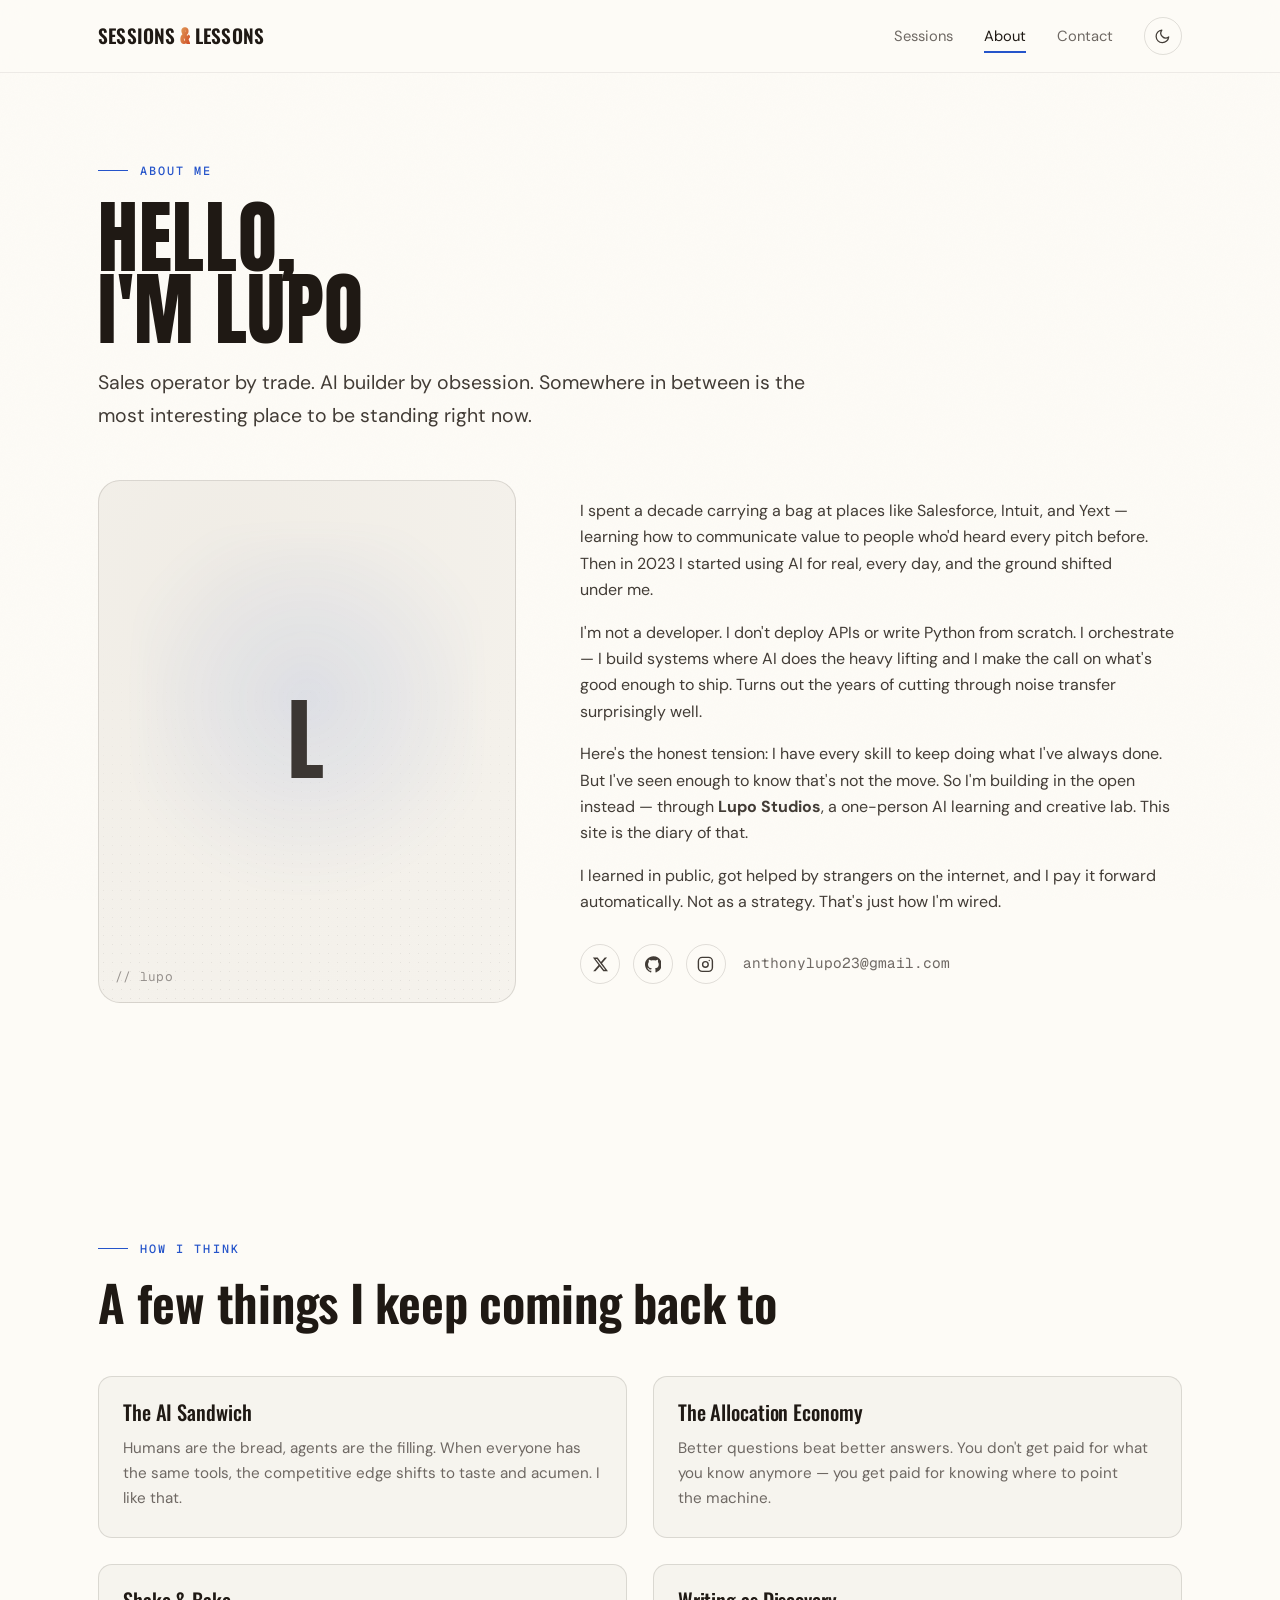
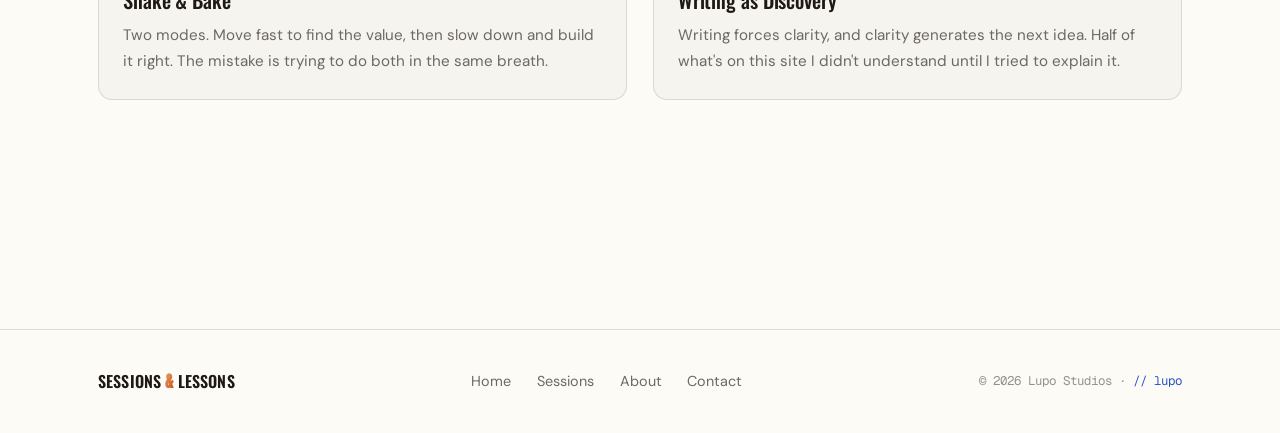
==== about.html @ 260658f1 "Initial commit — Sessions & Lessons" ====
<!DOCTYPE html>
<html lang="en" data-theme="light">
<head>
  <meta charset="UTF-8">
  <meta name="viewport" content="width=device-width, initial-scale=1">
  <title>About — Sessions &amp; Lessons</title>
  <meta name="description" content="Anthony Lupo — a sales and marketing operator building with AI as a creative partner. The bridge between knowing how to sell and knowing what's coming.">
  <meta property="og:type" content="profile">
  <meta property="og:title" content="About — Sessions & Lessons">
  <meta property="og:description" content="Anthony Lupo — a sales operator building with AI as a creative partner, not a replacement.">
  <meta property="og:site_name" content="Sessions & Lessons">
  <meta name="twitter:card" content="summary_large_image">

  <link rel="icon" href="data:image/svg+xml,%3Csvg%20xmlns='http://www.w3.org/2000/svg'%20viewBox='0%200%2032%2032'%3E%3Crect%20width='32'%20height='32'%20rx='7'%20fill='%232563eb'/%3E%3Ctext%20x='16'%20y='23'%20font-family='Arial%20Black,sans-serif'%20font-weight='900'%20font-size='20'%20fill='white'%20text-anchor='middle'%3EL%3C/text%3E%3C/svg%3E">

  <script>
    (function () {
      try {
        var t = localStorage.getItem("sl-theme");
        if (!t) t = "light";
        document.documentElement.setAttribute("data-theme", t);
      } catch (e) {}
    })();
  </script>

  <link rel="preconnect" href="https://fonts.googleapis.com">
  <link rel="preconnect" href="https://fonts.gstatic.com" crossorigin>
  <link href="https://fonts.googleapis.com/css2?family=Anton&family=DM+Sans:opsz,wght@9..40,400;9..40,500;9..40,600;9..40,700&family=Geist+Mono:wght@400;500&family=Oswald:wght@300;400;500;600;700&display=swap" rel="stylesheet">
  <link rel="stylesheet" href="assets/css/styles.css">
</head>
<body>
  <div class="shell">

    <header class="nav">
      <div class="container nav__row">
        <a class="brand" href="index.html">Sessions <span class="amp">&amp;</span> Lessons</a>
        <nav class="nav__links" aria-label="Primary">
          <a class="nav__link" href="sessions.html">Sessions</a>
          <a class="nav__link" href="about.html" aria-current="page">About</a>
          <a class="nav__link" href="contact.html">Contact</a>
          <button class="theme-toggle nav__link--keep" data-theme-toggle type="button" aria-label="Toggle dark mode">
            <svg class="moon" viewBox="0 0 24 24" fill="none" stroke="currentColor" stroke-width="1.8" stroke-linecap="round" stroke-linejoin="round" aria-hidden="true"><path d="M21 12.8A9 9 0 1 1 11.2 3a7 7 0 0 0 9.8 9.8z"/></svg>
            <svg class="sun" viewBox="0 0 24 24" fill="none" stroke="currentColor" stroke-width="1.8" stroke-linecap="round" stroke-linejoin="round" aria-hidden="true"><circle cx="12" cy="12" r="4"/><path d="M12 2v2M12 20v2M4.9 4.9l1.4 1.4M17.7 17.7l1.4 1.4M2 12h2M20 12h2M4.9 19.1l1.4-1.4M17.7 6.3l1.4-1.4"/></svg>
          </button>
        </nav>
      </div>
    </header>

    <main>
      <section class="page-hero container">
        <span class="eyebrow" data-reveal>About me</span>
        <h1 data-reveal>Hello,<br>I'm Lupo</h1>
        <p class="lede" data-reveal>Sales operator by trade. AI builder by obsession. Somewhere in between is the most interesting place to be standing right now.</p>
      </section>

      <section class="container" style="padding-bottom:var(--section)">
        <div class="about-grid">
          <div class="portrait" data-reveal>
            <div class="portrait__glow" aria-hidden="true"></div>
            <div class="portrait__dither" aria-hidden="true"></div>
            <span class="portrait__mono" aria-hidden="true">L</span>
            <span class="watermark portrait__tag" aria-hidden="true">// lupo</span>
          </div>
          <div class="about-copy" data-reveal>
            <p>I spent a decade carrying a bag at places like Salesforce, Intuit, and Yext — learning how to communicate value to people who'd heard every pitch before. Then in 2023 I started using AI for real, every day, and the ground shifted under me.</p>
            <p>I'm not a developer. I don't deploy APIs or write Python from scratch. I orchestrate — I build systems where AI does the heavy lifting and I make the call on what's good enough to ship. Turns out the years of cutting through noise transfer surprisingly well.</p>
            <p>Here's the honest tension: I have every skill to keep doing what I've always done. But I've seen enough to know that's not the move. So I'm building in the open instead — through <strong>Lupo Studios</strong>, a one-person AI learning and creative lab. This site is the diary of that.</p>
            <p>I learned in public, got helped by strangers on the internet, and I pay it forward automatically. Not as a strategy. That's just how I'm wired.</p>

            <div class="socials">
              <a class="social" href="https://x.com/humanlup" target="_blank" rel="noopener" aria-label="Lupo on X (@humanlup)">
                <svg viewBox="0 0 24 24" fill="currentColor" aria-hidden="true"><path d="M18.244 2.25h3.308l-7.227 8.26 8.502 11.24H16.17l-5.214-6.817L4.99 21.75H1.68l7.73-8.835L1.254 2.25H8.08l4.713 6.231zm-1.161 17.52h1.833L7.084 4.126H5.117z"/></svg>
              </a>
              <a class="social" href="https://github.com/localwolfpackai" target="_blank" rel="noopener" aria-label="Lupo on GitHub (localwolfpackai)">
                <svg viewBox="0 0 24 24" fill="currentColor" aria-hidden="true"><path d="M12 .5C5.37.5 0 5.78 0 12.29c0 5.21 3.44 9.63 8.2 11.19.6.11.82-.25.82-.56v-2.02c-3.34.71-4.04-1.58-4.04-1.58-.55-1.37-1.34-1.74-1.34-1.74-1.09-.73.08-.72.08-.72 1.2.08 1.84 1.21 1.84 1.21 1.07 1.8 2.81 1.28 3.5.98.11-.76.42-1.28.76-1.58-2.67-.3-5.47-1.31-5.47-5.81 0-1.28.47-2.33 1.23-3.15-.12-.3-.53-1.51.12-3.15 0 0 1-.32 3.3 1.2.96-.26 1.98-.39 3-.4 1.02 0 2.04.14 3 .4 2.28-1.52 3.29-1.2 3.29-1.2.65 1.64.24 2.85.12 3.15.77.82 1.23 1.87 1.23 3.15 0 4.51-2.81 5.5-5.49 5.79.43.36.81 1.09.81 2.2v3.26c0 .31.21.68.82.56C20.57 21.91 24 17.5 24 12.29 24 5.78 18.63.5 12 .5z"/></svg>
              </a>
              <a class="social" href="https://instagram.com/_lupo" target="_blank" rel="noopener" aria-label="Lupo on Instagram (@_lupo)">
                <svg viewBox="0 0 24 24" fill="none" stroke="currentColor" stroke-width="2" stroke-linecap="round" stroke-linejoin="round" aria-hidden="true"><rect x="2" y="2" width="20" height="20" rx="5.5"/><circle cx="12" cy="12" r="4"/><circle cx="17.5" cy="6.5" r="1" fill="currentColor" stroke="none"/></svg>
              </a>
              <a class="email-link" href="mailto:anthonylupo23@gmail.com">anthonylupo23@gmail.com</a>
            </div>
          </div>
        </div>
      </section>

      <!-- Beliefs / frameworks -->
      <section class="section--tight container">
        <div class="sec-head" data-reveal>
          <div>
            <span class="eyebrow">How I think</span>
            <h2 class="sec-head__title">A few things I keep coming back to</h2>
          </div>
        </div>
        <div class="grid-sessions">
          <article class="card" data-reveal>
            <div class="card__body" style="padding-top:1.5rem">
              <h3>The AI Sandwich</h3>
              <p class="card__excerpt">Humans are the bread, agents are the filling. When everyone has the same tools, the competitive edge shifts to taste and acumen. I like that.</p>
            </div>
          </article>
          <article class="card" data-reveal>
            <div class="card__body" style="padding-top:1.5rem">
              <h3>The Allocation Economy</h3>
              <p class="card__excerpt">Better questions beat better answers. You don't get paid for what you know anymore — you get paid for knowing where to point the machine.</p>
            </div>
          </article>
          <article class="card" data-reveal>
            <div class="card__body" style="padding-top:1.5rem">
              <h3>Shake &amp; Bake</h3>
              <p class="card__excerpt">Two modes. Move fast to find the value, then slow down and build it right. The mistake is trying to do both in the same breath.</p>
            </div>
          </article>
          <article class="card" data-reveal>
            <div class="card__body" style="padding-top:1.5rem">
              <h3>Writing as Discovery</h3>
              <p class="card__excerpt">Writing forces clarity, and clarity generates the next idea. Half of what's on this site I didn't understand until I tried to explain it.</p>
            </div>
          </article>
        </div>
      </section>
    </main>

    <footer class="footer">
      <div class="container footer__row">
        <a class="brand" href="index.html" style="font-size:1rem">Sessions <span class="amp">&amp;</span> Lessons</a>
        <nav class="footer__links" aria-label="Footer">
          <a href="index.html">Home</a>
          <a href="sessions.html">Sessions</a>
          <a href="about.html">About</a>
          <a href="contact.html">Contact</a>
        </nav>
        <span class="footer__legal">© <span data-year></span> Lupo Studios · <span style="color:var(--accent)">// lupo</span></span>
      </div>
    </footer>

  </div>
  <script src="assets/js/app.js"></script>
</body>
</html>
---- assets/css/styles.css ----
/* ============================================================
   Sessions & Lessons — Lupo Studios
   Editorial / literary-builder system. Light mode first.
   Color: oklch only (nearest hex in comments for reference).
   ============================================================ */

/* ---------- Design tokens ---------- */
:root {
  color-scheme: light;

  /* Surfaces — warm paper, not flat white */
  --paper:    oklch(0.987 0.006 85);   /* ~#fdfcf8 */
  --paper-2:  oklch(0.967 0.008 85);   /* ~#f4f1ea  card surface */
  --paper-3:  oklch(0.945 0.010 84);   /* ~#ece7dc  alt surface */
  --paper-hi: oklch(1.000 0.000 0);    /* pure highlight, sparingly */

  /* Ink — warm near-black, stepped emphasis */
  --ink:    oklch(0.22 0.014 64);      /* ~#2b2620 headings */
  --ink-2:  oklch(0.36 0.013 64);      /* ~#4c463d body */
  --ink-3:  oklch(0.52 0.011 64);      /* ~#736c61 secondary */
  --ink-4:  oklch(0.66 0.009 64);      /* ~#9b9389 muted/meta */
  --ink-5:  oklch(0.78 0.007 64);      /* ~#c2bbb1 subtle */

  /* Lines */
  --line:    oklch(0.22 0.014 64 / 0.13);
  --line-2:  oklch(0.22 0.014 64 / 0.07);

  /* Accents */
  --accent:    oklch(0.49 0.19 264);   /* ~#2563eb Lupo blue */
  --accent-2:  oklch(0.44 0.20 264);   /* ~#1d4ed8 hover */
  --accent-wash: oklch(0.49 0.19 264 / 0.10);
  --amber:  oklch(0.78 0.11 72);       /* ~#e5ae63 */
  --rust:   oklch(0.55 0.19 33);       /* ~#c13820 */
  --mint:   oklch(0.86 0.09 162);      /* clean mint, accent only */

  --on-accent: oklch(0.98 0.006 85);

  /* Warm featured gradient */
  --warm: linear-gradient(115deg, var(--amber), var(--rust));

  /* Type — condensed magazine masthead */
  --masthead: "Anton", "Oswald", Impact, sans-serif;   /* hero + big numerals */
  --display:  "Oswald", "Arial Narrow", sans-serif;     /* headings, titles */
  --sans:     "DM Sans", ui-sans-serif, system-ui, sans-serif;
  --mono:     "Geist Mono", ui-monospace, "SF Mono", Menlo, monospace;

  /* Rhythm */
  --container: 1180px;
  --gutter: clamp(1.25rem, 4vw, 3rem);
  --section: clamp(4.5rem, 11vw, 9rem);
  --radius: 14px;
  --radius-lg: 22px;

  /* Motion */
  --ease-out: cubic-bezier(0.16, 1, 0.3, 1);
  --ease-spring: cubic-bezier(0.34, 1.56, 0.64, 1);
}

[data-theme="dark"] {
  color-scheme: dark;

  /* Warm-olive dark — alive, not the generic #0a0a0a */
  --paper:    oklch(0.175 0.008 120);  /* ~#14180f */
  --paper-2:  oklch(0.215 0.009 120);  /* ~#1d2117 */
  --paper-3:  oklch(0.255 0.010 120);  /* ~#262a1f */
  --paper-hi: oklch(0.30 0.011 120);

  --ink:    oklch(0.93 0.010 92);      /* warm off-white, never pure */
  --ink-2:  oklch(0.80 0.010 92);
  --ink-3:  oklch(0.66 0.009 92);
  --ink-4:  oklch(0.54 0.008 92);
  --ink-5:  oklch(0.42 0.008 92);

  --line:    oklch(0.93 0.010 92 / 0.14);
  --line-2:  oklch(0.93 0.010 92 / 0.07);

  --accent:    oklch(0.70 0.16 258);   /* lifted blue for dark bg */
  --accent-2:  oklch(0.78 0.14 258);
  --accent-wash: oklch(0.70 0.16 258 / 0.14);
  --amber:  oklch(0.82 0.12 74);
  --rust:   oklch(0.62 0.18 34);
  --mint:   oklch(0.84 0.11 162);

  --on-accent: oklch(0.16 0.01 120);
}

/* ---------- Reset / base ---------- */
*, *::before, *::after { box-sizing: border-box; }
* { margin: 0; }

html { -webkit-text-size-adjust: 100%; scroll-behavior: smooth; }

body {
  background: var(--paper);
  color: var(--ink-2);
  font-family: var(--sans);
  font-size: 1rem;
  line-height: 1.65;
  font-optical-sizing: auto;
  -webkit-font-smoothing: antialiased;
  text-rendering: optimizeLegibility;
  overflow-wrap: break-word;
  min-height: 100svh;
  position: relative;
}

/* Paper grain — site-wide is discouraged generally, but a faint
   fixed tooth sells the "diary" surface without dominating. */
body::before {
  content: "";
  position: fixed;
  inset: 0;
  z-index: 0;
  pointer-events: none;
  opacity: 0.5;
  mix-blend-mode: multiply;
  background-image: url("data:image/svg+xml,%3Csvg xmlns='http://www.w3.org/2000/svg' width='160' height='160'%3E%3Cfilter id='n'%3E%3CfeTurbulence type='fractalNoise' baseFrequency='0.9' numOctaves='2' stitchTiles='stitch'/%3E%3C/filter%3E%3Crect width='100%25' height='100%25' filter='url(%23n)' opacity='0.04'/%3E%3C/svg%3E");
}
[data-theme="dark"] body::before { mix-blend-mode: screen; opacity: 0.35; }

img { max-width: 100%; display: block; }
a { color: inherit; text-decoration: none; }
button { font: inherit; color: inherit; cursor: pointer; background: none; border: none; }

::selection { background: var(--accent); color: var(--on-accent); }

:focus-visible {
  outline: 2px solid var(--accent);
  outline-offset: 3px;
  border-radius: 4px;
}

/* ---------- Layout primitives ---------- */
.shell { position: relative; z-index: 1; }

.container {
  width: 100%;
  max-width: var(--container);
  margin-inline: auto;
  padding-inline: var(--gutter);
}

.section { padding-block: var(--section); }
.section--tight { padding-block: clamp(3rem, 7vw, 5.5rem); }

/* ---------- Typography ---------- */
h1, h2, h3, h4 {
  font-family: var(--display);
  color: var(--ink);
  line-height: 1.06;
  font-weight: 600;
  letter-spacing: -0.005em;
  text-wrap: balance;
  overflow-wrap: break-word;
}
h2 { font-size: clamp(2.1rem, 4.6vw, 3.1rem); line-height: 1.08; }
h3 { font-size: clamp(1.4rem, 2.3vw, 1.7rem); line-height: 1.16; font-weight: 500; }

p { text-wrap: pretty; }
.lede {
  font-size: clamp(1.06rem, 1.6vw, 1.22rem);
  color: var(--ink-2);
  max-width: 56ch;
}
.measure { max-width: 64ch; }

em, .italic { font-style: italic; }

/* Eyebrow label — the reusable "── LABEL" system */
.eyebrow {
  display: inline-flex;
  align-items: center;
  gap: 0.7rem;
  font-family: var(--mono);
  font-size: 0.74rem;
  font-weight: 500;
  letter-spacing: 0.18em;
  text-transform: uppercase;
  color: var(--accent);
}
.eyebrow::before {
  content: "";
  width: 1.9rem;
  height: 1px;
  background: currentColor;
  transform-origin: left;
  transition: width 0.5s var(--ease-out);
}
[data-reveal].is-in .eyebrow::before { animation: dash 0.7s var(--ease-out) both; }
@keyframes dash { from { width: 0; } to { width: 1.9rem; } }

/* Mono watermark */
.watermark {
  font-family: var(--mono);
  font-size: 0.8rem;
  color: var(--ink-4);
  letter-spacing: 0.02em;
}

/* ---------- Navigation ---------- */
.nav {
  position: sticky;
  top: 0;
  z-index: 50;
  backdrop-filter: blur(14px) saturate(1.4);
  background: color-mix(in oklab, var(--paper) 78%, transparent);
  border-bottom: 1px solid var(--line-2);
}
.nav__row {
  display: flex;
  align-items: center;
  justify-content: space-between;
  height: 4.5rem;
}
.brand {
  display: inline-flex;
  align-items: baseline;
  gap: 0.45ch;
  font-family: var(--display);
  font-size: 1.2rem;
  font-weight: 600;
  text-transform: uppercase;
  letter-spacing: 0.01em;
  color: var(--ink);
}
.brand .amp {
  font-family: var(--masthead);
  background: var(--warm);
  -webkit-background-clip: text;
  background-clip: text;
  color: transparent;
}
.nav__links { display: flex; align-items: center; gap: clamp(1rem, 2.4vw, 2rem); }
.nav__link {
  font-size: 0.92rem;
  color: var(--ink-3);
  position: relative;
  padding-block: 0.4rem;
  transition: color 0.25s var(--ease-out);
}
.nav__link::after {
  content: "";
  position: absolute;
  left: 0; bottom: 0.1rem;
  width: 100%; height: 1.5px;
  background: var(--accent);
  transform: scaleX(0);
  transform-origin: right;
  transition: transform 0.32s var(--ease-out);
}
.nav__link:hover { color: var(--ink); }
.nav__link:hover::after,
.nav__link[aria-current="page"]::after { transform: scaleX(1); transform-origin: left; }
.nav__link[aria-current="page"] { color: var(--ink); }

.theme-toggle {
  display: inline-grid;
  place-items: center;
  width: 2.4rem; height: 2.4rem;
  border-radius: 50%;
  border: 1px solid var(--line);
  color: var(--ink-2);
  transition: transform 0.4s var(--ease-spring), background 0.25s, color 0.25s;
}
.theme-toggle:hover { background: var(--paper-2); color: var(--ink); transform: rotate(18deg); }
.theme-toggle svg { width: 1.05rem; height: 1.05rem; }
.theme-toggle .sun { display: none; }
[data-theme="dark"] .theme-toggle .sun { display: block; }
[data-theme="dark"] .theme-toggle .moon { display: none; }

/* ---------- Buttons ---------- */
.btn {
  display: inline-flex;
  align-items: center;
  gap: 0.55rem;
  font-weight: 500;
  font-size: 0.95rem;
  padding: 0.78rem 1.3rem;
  border-radius: 999px;
  transition: transform 0.3s var(--ease-spring), background 0.25s, box-shadow 0.3s, color 0.25s;
}
.btn svg { width: 1rem; height: 1rem; transition: transform 0.3s var(--ease-out); }
.btn--primary {
  background: var(--accent);
  color: var(--on-accent);
  box-shadow: 0 1px 0 oklch(0 0 0 / 0.05), 0 10px 24px -14px var(--accent);
}
.btn--primary:hover { background: var(--accent-2); transform: translateY(-2px); }
.btn--primary:hover svg { transform: translateY(2px); }
.btn--ghost {
  border: 1px solid var(--line);
  color: var(--ink);
}
.btn--ghost:hover { background: var(--paper-2); transform: translateY(-2px); }

/* Arrow text link */
.arrow-link {
  display: inline-flex;
  align-items: center;
  gap: 0.4rem;
  font-weight: 500;
  color: var(--accent);
  width: fit-content;
}
.arrow-link span {
  background-image: linear-gradient(var(--accent), var(--accent));
  background-size: 0% 1.5px;
  background-position: 0 100%;
  background-repeat: no-repeat;
  padding-bottom: 2px;
  transition: background-size 0.35s var(--ease-out);
}
.arrow-link svg { width: 0.95rem; height: 0.95rem; transition: transform 0.3s var(--ease-out); }
.arrow-link:hover span { background-size: 100% 1.5px; }
.arrow-link:hover svg { transform: translateX(4px); }

/* ---------- Badges / pills ---------- */
.badge {
  display: inline-flex;
  align-items: center;
  font-family: var(--mono);
  font-size: 0.68rem;
  font-weight: 500;
  letter-spacing: 0.12em;
  text-transform: uppercase;
  padding: 0.28rem 0.6rem;
  border-radius: 6px;
  background: var(--accent-wash);
  color: var(--accent);
}
.badge--amber { background: oklch(0.78 0.11 72 / 0.18); color: var(--rust); }
.badge--mint  { background: oklch(0.86 0.09 162 / 0.22); color: oklch(0.45 0.12 162); }
[data-theme="dark"] .badge--mint { color: var(--mint); }

.meta {
  display: inline-flex;
  align-items: center;
  gap: 0.6rem;
  font-size: 0.82rem;
  color: var(--ink-4);
  font-family: var(--mono);
  letter-spacing: 0.01em;
}
.meta .dot { width: 3px; height: 3px; border-radius: 50%; background: currentColor; }

/* ---------- Hero ---------- */
.hero { padding-block: clamp(3rem, 8vw, 6rem) var(--section); position: relative; }
.hero__grid {
  display: grid;
  grid-template-columns: 1.05fr 0.95fr;
  gap: clamp(2rem, 5vw, 4.5rem);
  align-items: center;
}
.hero__eyebrow { margin-bottom: 1.6rem; }
.wordmark {
  font-family: var(--masthead);
  font-weight: 400;
  font-size: clamp(3.6rem, 11vw, 7.4rem);
  line-height: 0.86;
  letter-spacing: 0.005em;
  text-transform: uppercase;
  color: var(--ink);
}
.wordmark .row { display: block; }
.wordmark .amp {
  font-size: 1.1em;
  background: var(--warm);
  -webkit-background-clip: text;
  background-clip: text;
  color: transparent;
  padding-inline: 0.04em;
  display: inline-block;
  animation: floaty 7s var(--ease-out) infinite;
}
@keyframes floaty { 0%,100% { transform: translateY(0); } 50% { transform: translateY(-5px); } }
.hero__sub {
  margin-top: 1.8rem;
  font-size: clamp(1.05rem, 1.7vw, 1.25rem);
  color: var(--ink-2);
  max-width: 46ch;
}
.hero__sub em { color: var(--accent); font-style: italic; }
.hero__cta { display: flex; flex-wrap: wrap; gap: 0.9rem; margin-top: 2.2rem; }

/* Hero visual — faux Claude Code terminal */
.hero__visual { position: relative; }
.hero__glow {
  position: absolute;
  inset: -12% -6% -6% -6%;
  z-index: -1;
  background: radial-gradient(60% 55% at 70% 30%, var(--accent-wash), transparent 70%),
              radial-gradient(50% 50% at 20% 80%, oklch(0.78 0.11 72 / 0.16), transparent 70%);
  filter: blur(8px);
}
.terminal {
  background: oklch(0.20 0.012 120);   /* deep slate, theme-stable */
  border: 1px solid oklch(1 0 0 / 0.08);
  border-radius: var(--radius-lg);
  overflow: hidden;
  box-shadow: 0 30px 60px -30px oklch(0.2 0.04 264 / 0.5), 0 2px 0 oklch(1 0 0 / 0.05) inset;
  font-family: var(--mono);
  font-size: 0.83rem;
  line-height: 1.7;
  transition: transform 0.5s var(--ease-out);
}
.terminal:hover { transform: translateY(-4px); }
.terminal__bar {
  display: flex;
  align-items: center;
  gap: 0.5rem;
  padding: 0.8rem 1rem;
  background: oklch(0.24 0.012 120);
  border-bottom: 1px solid oklch(1 0 0 / 0.06);
}
.terminal__dot { width: 11px; height: 11px; border-radius: 50%; }
.terminal__dot:nth-child(1) { background: oklch(0.66 0.19 28); }
.terminal__dot:nth-child(2) { background: oklch(0.82 0.13 85); }
.terminal__dot:nth-child(3) { background: oklch(0.78 0.15 150); }
.terminal__title { margin-left: 0.6rem; color: oklch(0.62 0.01 120); font-size: 0.74rem; letter-spacing: 0.04em; }
.terminal__body { padding: 1.1rem 1.3rem 1.4rem; color: oklch(0.82 0.01 120); }
.terminal__line { white-space: pre-wrap; }
.t-prompt { color: oklch(0.78 0.15 150); }
.t-cmd    { color: oklch(0.92 0.01 120); }
.t-flag   { color: oklch(0.80 0.12 85); }
.t-claude { color: oklch(0.74 0.13 258); }
.t-dim    { color: oklch(0.55 0.01 120); }
.t-ok     { color: oklch(0.80 0.14 150); }
.cursor {
  display: inline-block;
  width: 0.55ch; height: 1.05em;
  background: oklch(0.78 0.15 150);
  translate: 0 0.18em;
  animation: blink 1.1s steps(2) infinite;
}
@keyframes blink { 50% { opacity: 0; } }

/* ---------- Section header ---------- */
.sec-head {
  display: flex;
  align-items: flex-end;
  justify-content: space-between;
  gap: 1.5rem;
  flex-wrap: wrap;
  margin-bottom: clamp(2rem, 4vw, 3rem);
}
.sec-head__title { margin-top: 1rem; }

/* ---------- Featured card ---------- */
.featured {
  display: grid;
  grid-template-columns: 0.85fr 1.15fr;
  background: var(--paper-2);
  border: 1px solid var(--line);
  border-radius: var(--radius-lg);
  overflow: hidden;
  transition: border-color 0.35s, transform 0.4s var(--ease-out), box-shadow 0.4s;
}
.featured:hover {
  border-color: color-mix(in oklab, var(--accent) 45%, var(--line));
  transform: translateY(-3px);
  box-shadow: 0 28px 50px -34px oklch(0.2 0.04 264 / 0.45);
}
.featured__art {
  position: relative;
  background: var(--warm);
  min-height: 280px;
  display: grid;
  place-items: center;
  overflow: hidden;
}
.featured__art::after {
  content: "";
  position: absolute; inset: 0;
  background-image: url("data:image/svg+xml,%3Csvg xmlns='http://www.w3.org/2000/svg' width='100' height='100'%3E%3Cfilter id='n'%3E%3CfeTurbulence type='fractalNoise' baseFrequency='0.85' numOctaves='2'/%3E%3C/filter%3E%3Crect width='100%25' height='100%25' filter='url(%23n)' opacity='0.12'/%3E%3C/svg%3E");
  mix-blend-mode: overlay;
}
.featured__num {
  font-family: var(--masthead);
  font-weight: 400;
  font-size: clamp(4.5rem, 13vw, 8rem);
  color: oklch(1 0 0 / 0.92);
  line-height: 1;
  letter-spacing: 0.01em;
}
.featured__body { padding: clamp(1.6rem, 3vw, 2.6rem); display: flex; flex-direction: column; gap: 1rem; }
.featured__meta { display: flex; align-items: center; gap: 0.8rem; flex-wrap: wrap; }
.featured__body h3 { font-size: clamp(1.5rem, 2.6vw, 2rem); }
.featured__excerpt { color: var(--ink-2); max-width: 52ch; }

/* ---------- Session grid ---------- */
.grid-sessions {
  display: grid;
  grid-template-columns: repeat(2, 1fr);
  gap: clamp(1rem, 2.5vw, 1.6rem);
}
.card {
  display: flex;
  flex-direction: column;
  background: var(--paper-2);
  border: 1px solid var(--line);
  border-radius: var(--radius);
  overflow: hidden;
  transition: border-color 0.35s, transform 0.4s var(--ease-out), box-shadow 0.4s;
}
.card:hover {
  border-color: color-mix(in oklab, var(--accent) 40%, var(--line));
  transform: translateY(-4px);
  box-shadow: 0 24px 44px -32px oklch(0.2 0.04 264 / 0.4);
}
.card__top {
  position: relative;
  padding: 1.4rem 1.5rem 0;
  min-height: 116px;
  display: flex;
  align-items: flex-start;
  justify-content: space-between;
}
.card__num {
  font-family: var(--masthead);
  font-weight: 400;
  font-size: 3.8rem;
  line-height: 1;
  color: var(--ink);
  opacity: 0.16;
  letter-spacing: 0.01em;
  transition: opacity 0.4s, color 0.4s;
}
.card:hover .card__num { opacity: 0.5; color: var(--accent); }
.card__body { padding: 1.1rem 1.5rem 1.6rem; display: flex; flex-direction: column; gap: 0.7rem; flex: 1; }
.card__meta { display: flex; align-items: center; gap: 0.7rem; }
.card__body h3 { font-size: 1.28rem; }
.card__excerpt { color: var(--ink-3); font-size: 0.95rem; flex: 1; }
.card__foot { margin-top: 0.4rem; }

/* ---------- Filter pills ---------- */
.filters { display: flex; gap: 0.5rem; flex-wrap: wrap; }
.pill {
  font-size: 0.85rem;
  font-weight: 500;
  padding: 0.45rem 0.95rem;
  border-radius: 999px;
  border: 1px solid var(--line);
  color: var(--ink-3);
  transition: all 0.28s var(--ease-out);
}
.pill:hover { color: var(--ink); border-color: var(--ink-4); }
.pill[aria-pressed="true"] {
  background: var(--ink);
  color: var(--paper);
  border-color: var(--ink);
}

/* ---------- About ---------- */
.about-grid {
  display: grid;
  grid-template-columns: 0.82fr 1.18fr;
  gap: clamp(2rem, 5vw, 4rem);
  align-items: center;
}
.portrait {
  position: relative;
  border-radius: var(--radius-lg);
  aspect-ratio: 4 / 5;
  background:
    radial-gradient(120% 120% at 30% 20%, var(--paper-3), var(--paper-2));
  border: 1px solid var(--line);
  display: grid;
  place-items: center;
  overflow: hidden;
}
.portrait__glow {
  position: absolute;
  inset: 10%;
  background: radial-gradient(circle at 50% 40%, var(--accent-wash), transparent 65%);
  filter: blur(10px);
}
.portrait__mono { font-family: var(--masthead); text-transform: uppercase; font-size: clamp(3.4rem, 8vw, 5.6rem); letter-spacing: 0.02em; color: var(--ink); opacity: 0.85; }
.portrait__dither {
  position: absolute; inset: 0;
  background-image: radial-gradient(var(--ink-4) 0.7px, transparent 0.8px);
  background-size: 9px 9px;
  opacity: 0.18;
  mask-image: linear-gradient(to top, black, transparent 70%);
}
.portrait__tag { position: absolute; left: 1rem; bottom: 0.9rem; }
.about-copy p { color: var(--ink-2); margin-top: 1rem; }
.about-copy p:first-of-type { margin-top: 0; }
.socials { display: flex; align-items: center; gap: 0.8rem; flex-wrap: wrap; margin-top: 1.8rem; }
.social {
  display: inline-grid; place-items: center;
  width: 2.5rem; height: 2.5rem;
  border-radius: 50%;
  border: 1px solid var(--line);
  color: var(--ink-2);
  transition: all 0.3s var(--ease-spring);
}
.social:hover { background: var(--accent); color: var(--on-accent); border-color: var(--accent); transform: translateY(-3px); }
.social svg { width: 1.05rem; height: 1.05rem; }
.about-copy .email-link { margin-left: 0.3rem; font-family: var(--mono); font-size: 0.9rem; color: var(--ink-3); }
.about-copy .email-link:hover { color: var(--accent); }

/* ---------- Page hero (subpages) ---------- */
.page-hero { padding-block: clamp(3rem, 7vw, 5rem) clamp(2rem, 4vw, 3rem); }
.page-hero h1 { font-family: var(--masthead); font-weight: 400; text-transform: uppercase; letter-spacing: 0.008em; line-height: 0.9; font-size: clamp(2.9rem, 7.5vw, 5rem); margin-top: 1.3rem; }
.page-hero .lede { margin-top: 1.4rem; }

/* ---------- Contact ---------- */
.contact-grid { display: grid; grid-template-columns: 1.1fr 0.9fr; gap: clamp(2rem, 6vw, 5rem); align-items: start; }
.contact-quote {
  font-family: var(--display);
  font-weight: 300;
  font-size: clamp(1.35rem, 2.5vw, 1.85rem);
  line-height: 1.4;
  color: var(--ink);
  border-left: 2px solid var(--accent);
  padding-left: 1.4rem;
  max-width: 38ch;
}
.contact-email {
  font-family: var(--masthead);
  text-transform: uppercase;
  letter-spacing: 0.005em;
  font-size: clamp(1.7rem, 3.8vw, 2.7rem);
  color: var(--ink);
  display: inline-flex;
  align-items: center;
  gap: 0.6rem;
  margin-top: 0.4rem;
}
.contact-email:hover { color: var(--accent); }

/* Audience switch — For Humans / For Agents */
.audience { display: inline-flex; padding: 0.3rem; gap: 0.25rem; border: 1px solid var(--line); border-radius: 999px; background: var(--paper-2); }
.audience button { padding: 0.5rem 1.1rem; border-radius: 999px; font-size: 0.88rem; font-weight: 500; color: var(--ink-3); transition: all 0.3s var(--ease-out); }
.audience button[aria-pressed="true"] { background: var(--ink); color: var(--paper); }
.panel { display: none; }
.panel.is-active { display: block; animation: panel-in 0.5s var(--ease-out) both; }
@keyframes panel-in { from { opacity: 0; transform: translateY(10px); } to { opacity: 1; transform: none; } }

.agent-block {
  font-family: var(--mono);
  font-size: 0.84rem;
  line-height: 1.8;
  background: oklch(0.20 0.012 120);
  color: oklch(0.82 0.01 120);
  border: 1px solid oklch(1 0 0 / 0.08);
  border-radius: var(--radius);
  padding: 1.4rem 1.5rem;
  white-space: pre-wrap;
  box-shadow: 0 24px 44px -32px oklch(0.2 0.04 264 / 0.5);
}
.agent-block .key { color: oklch(0.74 0.13 258); }
.agent-block .str { color: oklch(0.80 0.14 150); }
.agent-block .cmt { color: oklch(0.55 0.01 120); }

/* ---------- Footer ---------- */
.footer { border-top: 1px solid var(--line); padding-block: 2.4rem; margin-top: var(--section); }
.footer__row { display: flex; align-items: center; justify-content: space-between; gap: 1.2rem; flex-wrap: wrap; }
.footer__links { display: flex; gap: clamp(0.9rem, 2vw, 1.6rem); flex-wrap: wrap; }
.footer__links a { font-size: 0.9rem; color: var(--ink-3); transition: color 0.25s; }
.footer__links a:hover { color: var(--ink); }
.footer__legal { font-family: var(--mono); font-size: 0.78rem; color: var(--ink-4); }

/* ---------- Reveal animation ---------- */
[data-reveal] { opacity: 0; transform: translateY(22px); }
[data-reveal].is-in {
  opacity: 1; transform: none;
  transition: opacity 0.7s var(--ease-out), transform 0.7s var(--ease-out);
  transition-delay: var(--delay, 0ms);
}

/* ---------- Responsive ---------- */
@media (max-width: 860px) {
  .hero__grid { grid-template-columns: 1fr; }
  .hero__visual { order: -1; max-width: 460px; }
  .featured { grid-template-columns: 1fr; }
  .featured__art { min-height: 180px; }
  .about-grid { grid-template-columns: 1fr; }
  .portrait { max-width: 320px; }
  .contact-grid { grid-template-columns: 1fr; }
}
@media (max-width: 620px) {
  .grid-sessions { grid-template-columns: 1fr; }
  .nav__links { gap: 0.9rem; }
  .nav__link { display: none; }
  .nav__link--keep { display: inline-flex; }
  .footer__row { flex-direction: column; align-items: flex-start; }
}

/* ---------- Reduced motion ---------- */
@media (prefers-reduced-motion: reduce) {
  *, *::before, *::after {
    animation-duration: 0.01ms !important;
    animation-iteration-count: 1 !important;
    transition-duration: 0.01ms !important;
    scroll-behavior: auto !important;
  }
  [data-reveal] { opacity: 1; transform: none; }
  .wordmark .amp, .cursor { animation: none; }
}
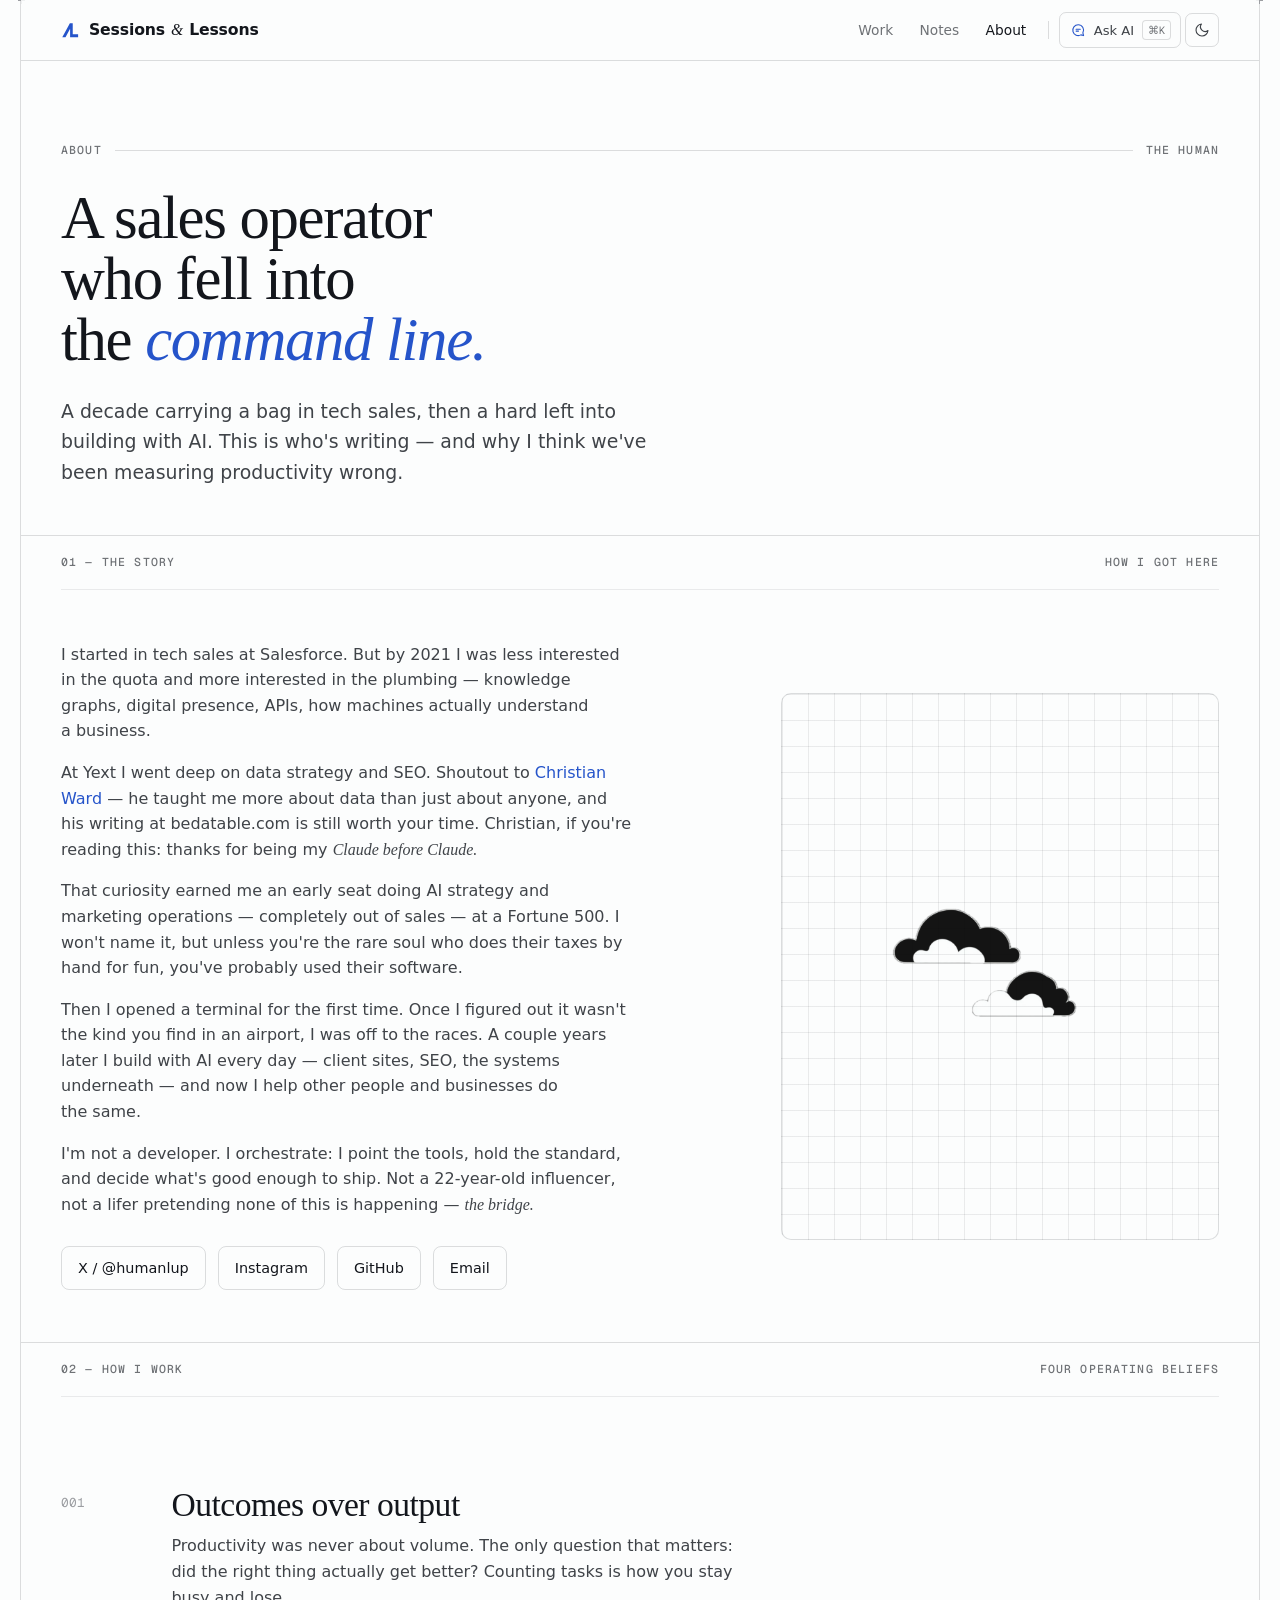
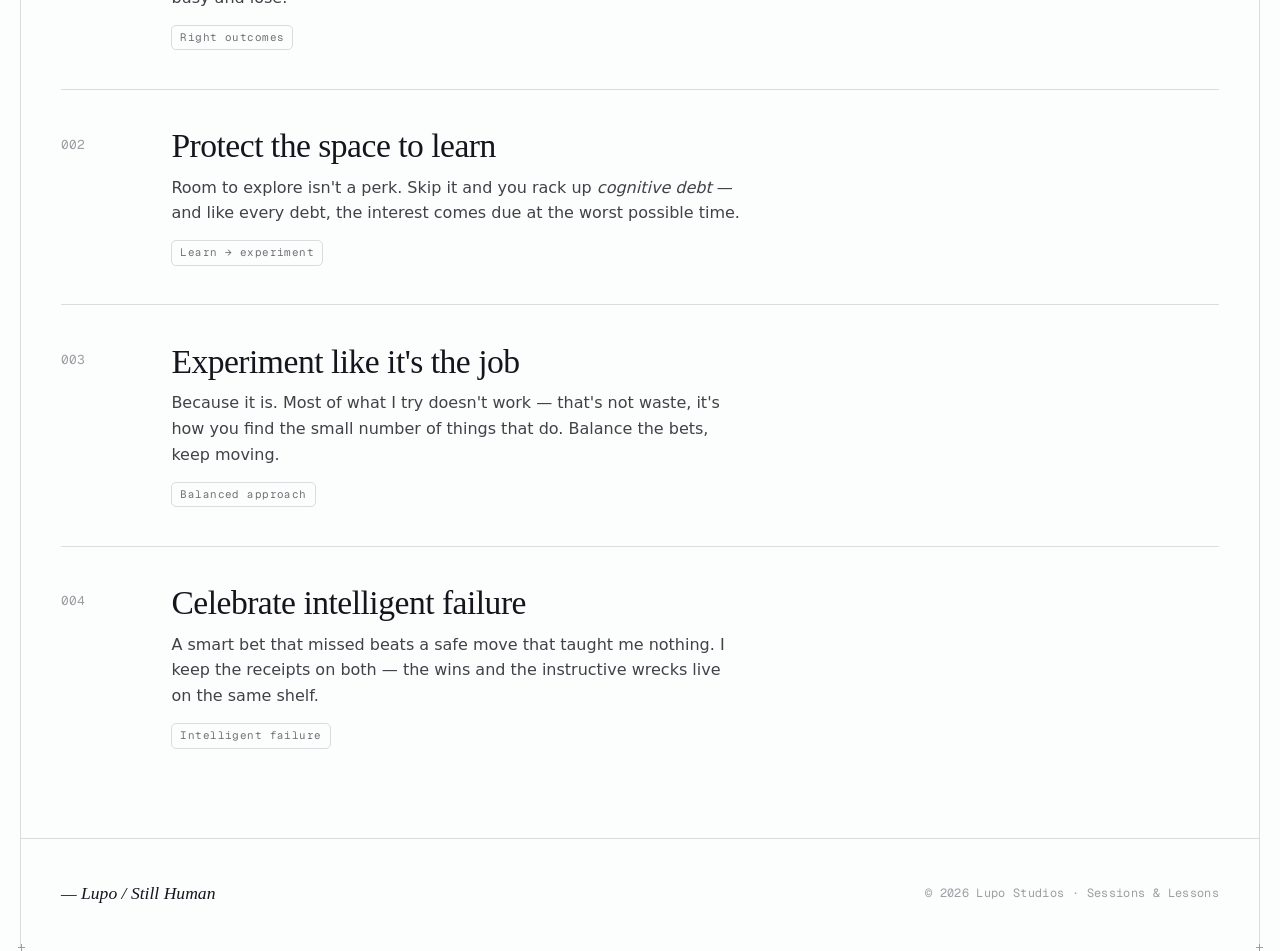
==== commit a9899ce8: "Add launch pages: thesis hero, About, and Work - Rewrite home hero around the new thesis: outcomes o" ====
--- a/about.html
+++ b/about.html
@@ -4,136 +4,180 @@
   <meta charset="UTF-8">
   <meta name="viewport" content="width=device-width, initial-scale=1">
   <title>About — Sessions &amp; Lessons</title>
-  <meta name="description" content="Anthony Lupo — a sales and marketing operator building with AI as a creative partner. The bridge between knowing how to sell and knowing what's coming.">
+  <meta name="description" content="A decade in tech sales, then a hard left into building with AI. Who's writing Sessions & Lessons, and why I think we've been measuring productivity wrong.">
   <meta property="og:type" content="profile">
   <meta property="og:title" content="About — Sessions & Lessons">
-  <meta property="og:description" content="Anthony Lupo — a sales operator building with AI as a creative partner, not a replacement.">
+  <meta property="og:description" content="A sales operator who fell into the command line. The story, and four operating beliefs about working with AI.">
   <meta property="og:site_name" content="Sessions & Lessons">
   <meta name="twitter:card" content="summary_large_image">
-
-  <link rel="icon" href="data:image/svg+xml,%3Csvg%20xmlns='http://www.w3.org/2000/svg'%20viewBox='0%200%2032%2032'%3E%3Crect%20width='32'%20height='32'%20rx='7'%20fill='%232563eb'/%3E%3Ctext%20x='16'%20y='23'%20font-family='Arial%20Black,sans-serif'%20font-weight='900'%20font-size='20'%20fill='white'%20text-anchor='middle'%3EL%3C/text%3E%3C/svg%3E">
+  <link rel="icon" href="data:image/svg+xml,%3Csvg%20xmlns='http://www.w3.org/2000/svg'%20viewBox='-40%20-40%20580%20520'%3E%3Cpath%20d='M240%200H330V350H500V440H247.06V175L102.52%20440H0L240%200Z'%20fill='%232563eb'/%3E%3C/svg%3E">
 
   <script>
-    (function () {
-      try {
-        var t = localStorage.getItem("sl-theme");
-        if (!t) t = "light";
-        document.documentElement.setAttribute("data-theme", t);
-      } catch (e) {}
-    })();
+    (function () { try { var t = localStorage.getItem("sl-theme") || "light"; document.documentElement.setAttribute("data-theme", t); } catch (e) {} })();
   </script>
 
   <link rel="preconnect" href="https://fonts.googleapis.com">
   <link rel="preconnect" href="https://fonts.gstatic.com" crossorigin>
-  <link href="https://fonts.googleapis.com/css2?family=Anton&family=DM+Sans:opsz,wght@9..40,400;9..40,500;9..40,600;9..40,700&family=Geist+Mono:wght@400;500&family=Oswald:wght@300;400;500;600;700&display=swap" rel="stylesheet">
-  <link rel="stylesheet" href="assets/css/styles.css">
+  <link href="https://fonts.googleapis.com/css2?family=Geist+Mono:wght@400;500&family=Geist:wght@300;400;500;600;700&family=Newsreader:ital,opsz,wght@0,6..72,300;0,6..72,400;0,6..72,500;1,6..72,300;1,6..72,400&display=swap" rel="stylesheet">
+  <link rel="stylesheet" href="assets/css/app.css">
 </head>
 <body>
-  <div class="shell">
+  <div class="page">
+    <span class="tick" style="top:-3.5px;left:-3.5px"></span>
+    <span class="tick" style="top:-3.5px;right:-3.5px"></span>
 
-    <header class="nav">
-      <div class="container nav__row">
-        <a class="brand" href="index.html">Sessions <span class="amp">&amp;</span> Lessons</a>
-        <nav class="nav__links" aria-label="Primary">
-          <a class="nav__link" href="sessions.html">Sessions</a>
-          <a class="nav__link" href="about.html" aria-current="page">About</a>
-          <a class="nav__link" href="contact.html">Contact</a>
-          <button class="theme-toggle nav__link--keep" data-theme-toggle type="button" aria-label="Toggle dark mode">
-            <svg class="moon" viewBox="0 0 24 24" fill="none" stroke="currentColor" stroke-width="1.8" stroke-linecap="round" stroke-linejoin="round" aria-hidden="true"><path d="M21 12.8A9 9 0 1 1 11.2 3a7 7 0 0 0 9.8 9.8z"/></svg>
-            <svg class="sun" viewBox="0 0 24 24" fill="none" stroke="currentColor" stroke-width="1.8" stroke-linecap="round" stroke-linejoin="round" aria-hidden="true"><circle cx="12" cy="12" r="4"/><path d="M12 2v2M12 20v2M4.9 4.9l1.4 1.4M17.7 17.7l1.4 1.4M2 12h2M20 12h2M4.9 19.1l1.4-1.4M17.7 6.3l1.4-1.4"/></svg>
+    <!-- Header -->
+    <header class="site-header">
+      <div class="bleed site-header__row">
+        <a class="brand" href="index.html" aria-label="Sessions & Lessons — home">
+          <svg class="brand__mark" viewBox="-40 -40 580 520" aria-hidden="true"><path d="M240 0H330V350H500V440H247.06V175L102.52 440H0L240 0Z" fill="currentColor"/></svg>
+          <span class="brand__name">Sessions <span class="amp">&amp;</span> Lessons</span>
+        </a>
+        <nav class="nav" aria-label="Primary">
+          <a href="projects.html">Work</a>
+          <a href="notes.html">Notes</a>
+          <a href="about.html" aria-current="page">About</a>
+          <span class="nav__sep" aria-hidden="true"></span>
+          <button class="askbtn" data-open-modal="#ask" type="button">
+            <svg viewBox="0 0 24 24" fill="none" stroke="currentColor" stroke-width="1.8" stroke-linecap="round" stroke-linejoin="round" aria-hidden="true"><path d="M12 3a9 9 0 1 0 4.5 16.8L21 21l-1.2-4.5A9 9 0 0 0 12 3z"/><path d="M8.5 10.5h7M8.5 13.5h4"/></svg>
+            Ask AI <kbd>⌘K</kbd>
+          </button>
+          <button class="iconbtn" data-theme-toggle type="button" aria-label="Toggle theme">
+            <svg class="moon" viewBox="0 0 24 24" fill="none" stroke="currentColor" stroke-width="1.7" stroke-linecap="round" stroke-linejoin="round" aria-hidden="true"><path d="M21 12.8A9 9 0 1 1 11.2 3a7 7 0 0 0 9.8 9.8z"/></svg>
+            <svg class="sun" viewBox="0 0 24 24" fill="none" stroke="currentColor" stroke-width="1.7" stroke-linecap="round" stroke-linejoin="round" aria-hidden="true"><circle cx="12" cy="12" r="4"/><path d="M12 2v2M12 20v2M4.9 4.9l1.4 1.4M17.7 17.7l1.4 1.4M2 12h2M20 12h2M4.9 19.1l1.4-1.4M17.7 6.3l1.4-1.4"/></svg>
           </button>
         </nav>
       </div>
     </header>
 
-    <main>
-      <section class="page-hero container">
-        <span class="eyebrow" data-reveal>About me</span>
-        <h1 data-reveal>Hello,<br>I'm Lupo</h1>
-        <p class="lede" data-reveal>Sales operator by trade. AI builder by obsession. Somewhere in between is the most interesting place to be standing right now.</p>
-      </section>
+    <!-- Page hero -->
+    <section class="hero">
+      <div class="bleed hero__inner" style="padding-block:clamp(3rem,7vw,5rem) clamp(2rem,4vw,3rem)">
+        <div class="hero__index" data-reveal>
+          <span class="label">About</span>
+          <span class="rule" aria-hidden="true"></span>
+          <span class="label">The human</span>
+        </div>
+        <h1 class="hero__title" data-reveal style="font-size:clamp(2.2rem,5vw,3.8rem)">A sales operator who fell into the <em>command&nbsp;line.</em></h1>
+        <p class="hero__lede" data-reveal>A decade carrying a bag in tech sales, then a hard left into building with AI. This is who's writing — and why I think we've been measuring productivity wrong.</p>
+      </div>
+    </section>
 
-      <section class="container" style="padding-bottom:var(--section)">
-        <div class="about-grid">
-          <div class="portrait" data-reveal>
-            <div class="portrait__glow" aria-hidden="true"></div>
-            <div class="portrait__dither" aria-hidden="true"></div>
-            <span class="portrait__mono" aria-hidden="true">L</span>
-            <span class="watermark portrait__tag" aria-hidden="true">// lupo</span>
-          </div>
-          <div class="about-copy" data-reveal>
-            <p>I spent a decade carrying a bag at places like Salesforce, Intuit, and Yext — learning how to communicate value to people who'd heard every pitch before. Then in 2023 I started using AI for real, every day, and the ground shifted under me.</p>
-            <p>I'm not a developer. I don't deploy APIs or write Python from scratch. I orchestrate — I build systems where AI does the heavy lifting and I make the call on what's good enough to ship. Turns out the years of cutting through noise transfer surprisingly well.</p>
-            <p>Here's the honest tension: I have every skill to keep doing what I've always done. But I've seen enough to know that's not the move. So I'm building in the open instead — through <strong>Lupo Studios</strong>, a one-person AI learning and creative lab. This site is the diary of that.</p>
-            <p>I learned in public, got helped by strangers on the internet, and I pay it forward automatically. Not as a strategy. That's just how I'm wired.</p>
-
-            <div class="socials">
-              <a class="social" href="https://x.com/humanlup" target="_blank" rel="noopener" aria-label="Lupo on X (@humanlup)">
-                <svg viewBox="0 0 24 24" fill="currentColor" aria-hidden="true"><path d="M18.244 2.25h3.308l-7.227 8.26 8.502 11.24H16.17l-5.214-6.817L4.99 21.75H1.68l7.73-8.835L1.254 2.25H8.08l4.713 6.231zm-1.161 17.52h1.833L7.084 4.126H5.117z"/></svg>
-              </a>
-              <a class="social" href="https://github.com/localwolfpackai" target="_blank" rel="noopener" aria-label="Lupo on GitHub (localwolfpackai)">
-                <svg viewBox="0 0 24 24" fill="currentColor" aria-hidden="true"><path d="M12 .5C5.37.5 0 5.78 0 12.29c0 5.21 3.44 9.63 8.2 11.19.6.11.82-.25.82-.56v-2.02c-3.34.71-4.04-1.58-4.04-1.58-.55-1.37-1.34-1.74-1.34-1.74-1.09-.73.08-.72.08-.72 1.2.08 1.84 1.21 1.84 1.21 1.07 1.8 2.81 1.28 3.5.98.11-.76.42-1.28.76-1.58-2.67-.3-5.47-1.31-5.47-5.81 0-1.28.47-2.33 1.23-3.15-.12-.3-.53-1.51.12-3.15 0 0 1-.32 3.3 1.2.96-.26 1.98-.39 3-.4 1.02 0 2.04.14 3 .4 2.28-1.52 3.29-1.2 3.29-1.2.65 1.64.24 2.85.12 3.15.77.82 1.23 1.87 1.23 3.15 0 4.51-2.81 5.5-5.49 5.79.43.36.81 1.09.81 2.2v3.26c0 .31.21.68.82.56C20.57 21.91 24 17.5 24 12.29 24 5.78 18.63.5 12 .5z"/></svg>
-              </a>
-              <a class="social" href="https://instagram.com/_lupo" target="_blank" rel="noopener" aria-label="Lupo on Instagram (@_lupo)">
-                <svg viewBox="0 0 24 24" fill="none" stroke="currentColor" stroke-width="2" stroke-linecap="round" stroke-linejoin="round" aria-hidden="true"><rect x="2" y="2" width="20" height="20" rx="5.5"/><circle cx="12" cy="12" r="4"/><circle cx="17.5" cy="6.5" r="1" fill="currentColor" stroke="none"/></svg>
-              </a>
-              <a class="email-link" href="mailto:anthonylupo23@gmail.com">anthonylupo23@gmail.com</a>
+    <!-- Story -->
+    <section class="section">
+      <div class="bleed">
+        <div class="section__head">
+          <span class="label">01 — The story</span>
+          <span class="label">How I got here</span>
+        </div>
+        <div class="section__body about">
+          <div class="about__copy">
+            <p style="max-width:56ch">I started in tech sales at Salesforce. But by 2021 I was less interested in the quota and more interested in the plumbing — knowledge graphs, digital presence, APIs, how machines actually understand a business.</p>
+            <p style="margin-top:1rem;max-width:56ch">At Yext I went deep on data strategy and SEO. Shoutout to <a href="https://www.bedatable.com/" target="_blank" rel="noopener" style="color:var(--accent)">Christian Ward</a> — he taught me more about data than just about anyone, and his writing at bedatable.com is still worth your time. Christian, if you're reading this: thanks for being my <em class="serif">Claude before Claude.</em></p>
+            <p style="margin-top:1rem;max-width:56ch">That curiosity earned me an early seat doing AI strategy and marketing operations — completely out of sales — at a Fortune 500. I won't name it, but unless you're the rare soul who does their taxes by hand for fun, you've probably used their software.</p>
+            <p style="margin-top:1rem;max-width:56ch">Then I opened a terminal for the first time. Once I figured out it wasn't the kind you find in an airport, I was off to the races. A couple years later I build with AI every day — client sites, SEO, the systems underneath — and now I help other people and businesses do the same.</p>
+            <p style="margin-top:1rem;max-width:56ch">I'm not a developer. I orchestrate: I point the tools, hold the standard, and decide what's good enough to ship. Not a 22-year-old influencer, not a lifer pretending none of this is happening — <em class="serif">the bridge.</em></p>
+            <div class="hero__actions" style="margin-top:1.8rem">
+              <a class="btn btn--line" href="https://x.com/humanlup" target="_blank" rel="noopener">X / @humanlup</a>
+              <a class="btn btn--line" href="https://instagram.com/_lupo" target="_blank" rel="noopener">Instagram</a>
+              <a class="btn btn--line" href="https://github.com/localwolfpackai" target="_blank" rel="noopener">GitHub</a>
+              <a class="btn btn--line" href="mailto:anthonylupo23@gmail.com">Email</a>
             </div>
           </div>
-        </div>
-      </section>
-
-      <!-- Beliefs / frameworks -->
-      <section class="section--tight container">
-        <div class="sec-head" data-reveal>
-          <div>
-            <span class="eyebrow">How I think</span>
-            <h2 class="sec-head__title">A few things I keep coming back to</h2>
+          <div class="about__art pat-plus">
+            <img src="assets/img/cloud.png" alt="Black and white abstract cloud — Lupo Studios mark">
           </div>
         </div>
-        <div class="grid-sessions">
-          <article class="card" data-reveal>
-            <div class="card__body" style="padding-top:1.5rem">
-              <h3>The AI Sandwich</h3>
-              <p class="card__excerpt">Humans are the bread, agents are the filling. When everyone has the same tools, the competitive edge shifts to taste and acumen. I like that.</p>
-            </div>
-          </article>
-          <article class="card" data-reveal>
-            <div class="card__body" style="padding-top:1.5rem">
-              <h3>The Allocation Economy</h3>
-              <p class="card__excerpt">Better questions beat better answers. You don't get paid for what you know anymore — you get paid for knowing where to point the machine.</p>
-            </div>
-          </article>
-          <article class="card" data-reveal>
-            <div class="card__body" style="padding-top:1.5rem">
-              <h3>Shake &amp; Bake</h3>
-              <p class="card__excerpt">Two modes. Move fast to find the value, then slow down and build it right. The mistake is trying to do both in the same breath.</p>
-            </div>
-          </article>
-          <article class="card" data-reveal>
-            <div class="card__body" style="padding-top:1.5rem">
-              <h3>Writing as Discovery</h3>
-              <p class="card__excerpt">Writing forces clarity, and clarity generates the next idea. Half of what's on this site I didn't understand until I tried to explain it.</p>
-            </div>
-          </article>
+      </div>
+    </section>
+
+    <!-- Operating beliefs -->
+    <section class="section">
+      <div class="bleed">
+        <div class="section__head">
+          <span class="label">02 — How I work</span>
+          <span class="label">Four operating beliefs</span>
         </div>
-      </section>
-    </main>
+        <div class="section__body">
+          <div class="units">
+            <article class="unit" data-reveal>
+              <span class="unit__num">001</span>
+              <div class="unit__main">
+                <h2 class="unit__title">Outcomes over output</h2>
+                <p class="unit__desc">Productivity was never about volume. The only question that matters: did the right thing actually get better? Counting tasks is how you stay busy and lose.</p>
+                <div class="unit__tags"><span class="tag">Right outcomes</span></div>
+              </div>
+            </article>
 
-    <footer class="footer">
-      <div class="container footer__row">
-        <a class="brand" href="index.html" style="font-size:1rem">Sessions <span class="amp">&amp;</span> Lessons</a>
-        <nav class="footer__links" aria-label="Footer">
-          <a href="index.html">Home</a>
-          <a href="sessions.html">Sessions</a>
-          <a href="about.html">About</a>
-          <a href="contact.html">Contact</a>
-        </nav>
-        <span class="footer__legal">© <span data-year></span> Lupo Studios · <span style="color:var(--accent)">// lupo</span></span>
+            <article class="unit" data-reveal>
+              <span class="unit__num">002</span>
+              <div class="unit__main">
+                <h2 class="unit__title">Protect the space to learn</h2>
+                <p class="unit__desc">Room to explore isn't a perk. Skip it and you rack up <em>cognitive debt</em> — and like every debt, the interest comes due at the worst possible time.</p>
+                <div class="unit__tags"><span class="tag">Learn → experiment</span></div>
+              </div>
+            </article>
+
+            <article class="unit" data-reveal>
+              <span class="unit__num">003</span>
+              <div class="unit__main">
+                <h2 class="unit__title">Experiment like it's the job</h2>
+                <p class="unit__desc">Because it is. Most of what I try doesn't work — that's not waste, it's how you find the small number of things that do. Balance the bets, keep moving.</p>
+                <div class="unit__tags"><span class="tag">Balanced approach</span></div>
+              </div>
+            </article>
+
+            <article class="unit" data-reveal>
+              <span class="unit__num">004</span>
+              <div class="unit__main">
+                <h2 class="unit__title">Celebrate intelligent failure</h2>
+                <p class="unit__desc">A smart bet that missed beats a safe move that taught me nothing. I keep the receipts on both — the wins and the instructive wrecks live on the same shelf.</p>
+                <div class="unit__tags"><span class="tag">Intelligent failure</span></div>
+              </div>
+            </article>
+          </div>
+        </div>
+      </div>
+    </section>
+
+    <!-- Footer -->
+    <footer class="site-footer">
+      <div class="bleed site-footer__row">
+        <span class="site-footer__sign">— Lupo / Still Human</span>
+        <span class="site-footer__legal">© <span data-year></span> Lupo Studios · Sessions &amp; Lessons</span>
       </div>
     </footer>
 
+    <span class="tick" style="bottom:-3.5px;left:-3.5px"></span>
+    <span class="tick" style="bottom:-3.5px;right:-3.5px"></span>
   </div>
+
+  <!-- AI modal -->
+  <dialog class="modal" id="ask" aria-label="Ask the diary">
+    <div class="modal__bar">
+      <svg class="brand__mark" viewBox="-40 -40 580 520" style="color:var(--accent)" aria-hidden="true"><path d="M240 0H330V350H500V440H247.06V175L102.52 440H0L240 0Z" fill="currentColor"/></svg>
+      <span class="label">Ask the diary</span>
+      <button class="modal__close" data-close type="button" aria-label="Close">
+        <svg viewBox="0 0 24 24" width="16" height="16" fill="none" stroke="currentColor" stroke-width="1.8" stroke-linecap="round" stroke-linejoin="round" aria-hidden="true"><path d="M18 6 6 18M6 6l12 12"/></svg>
+      </button>
+    </div>
+    <div class="modal__body">
+      <div class="bubble">Ask me anything about working with AI as a creative partner. I'll answer from the sessions and notes — <em>in my own words, not a chatbot's.</em></div>
+      <p class="label modal__hint">Try one of these</p>
+      <div class="chips">
+        <button class="chip" type="button">How do you grade AI output?</button>
+        <button class="chip" type="button">What's cognitive debt?</button>
+        <button class="chip" type="button">Bash for sales teams</button>
+      </div>
+      <div class="modal__input">
+        <input type="text" placeholder="Ask a question…" aria-label="Ask a question">
+        <button class="modal__send" type="button" aria-label="Send">
+          <svg viewBox="0 0 24 24" fill="none" stroke="currentColor" stroke-width="2" stroke-linecap="round" stroke-linejoin="round" aria-hidden="true"><path d="M5 12h14M13 6l6 6-6 6"/></svg>
+        </button>
+      </div>
+    </div>
+  </dialog>
+
   <script src="assets/js/app.js"></script>
 </body>
 </html>
--- a/assets/css/app.css
+++ b/assets/css/app.css
@@ -0,0 +1,486 @@
+/* ============================================================
+   Sessions & Lessons — v2
+   Direction: thin clean linework, real grid, monochrome restraint.
+   References: Rauno / Devouring Details · Pentagram · Brad Woods · IBM.
+   Depth comes from hairlines, grids, and layering — never glow.
+   Color: oklch only (nearest hex in comments).
+   ============================================================ */
+
+:root {
+  color-scheme: light;
+
+  /* Surface — near-white, a whisper cool */
+  --paper:   oklch(0.993 0.001 250);   /* ~#fdfdfe */
+  --paper-2: oklch(0.975 0.002 250);   /* ~#f3f4f6 raised */
+  --paper-3: oklch(0.958 0.003 250);   /* ~#ecedf0 sunken */
+
+  /* Ink — near-black, stepped */
+  --ink:   oklch(0.20 0.012 260);      /* ~#1c2024 */
+  --ink-2: oklch(0.38 0.010 260);      /* ~#4b5159 */
+  --ink-3: oklch(0.55 0.008 260);      /* ~#777e87 */
+  --ink-4: oklch(0.70 0.006 260);      /* ~#a6abb2 muted */
+
+  /* Hairlines — the whole system rests on these */
+  --line:   oklch(0.20 0.012 260 / 0.14);
+  --line-2: oklch(0.20 0.012 260 / 0.08);
+  --line-3: oklch(0.20 0.012 260 / 0.045);
+
+  /* One accent, used sparingly */
+  --accent:    oklch(0.49 0.19 264);   /* ~#2563eb Lupo blue */
+  --accent-2:  oklch(0.44 0.20 264);
+  --accent-soft: oklch(0.49 0.19 264 / 0.10);
+
+  --on-accent: oklch(0.99 0.005 250);
+
+  /* Type */
+  --serif: "Newsreader", Georgia, "Times New Roman", serif;
+  --sans:  "Geist", ui-sans-serif, system-ui, -apple-system, sans-serif;
+  --mono:  "Geist Mono", ui-monospace, "SF Mono", Menlo, monospace;
+
+  /* Grid + rhythm */
+  --page: 1240px;
+  --pad: clamp(1.25rem, 4vw, 2.5rem);
+  --rail: 1px;
+  --section: clamp(4rem, 9vw, 8rem);
+  --radius: 10px;
+
+  --ease: cubic-bezier(0.22, 1, 0.36, 1);
+}
+
+[data-theme="dark"] {
+  color-scheme: dark;
+  --paper:   oklch(0.16 0.006 260);    /* ~#15171b */
+  --paper-2: oklch(0.20 0.007 260);
+  --paper-3: oklch(0.24 0.008 260);
+  --ink:   oklch(0.95 0.004 260);
+  --ink-2: oklch(0.78 0.006 260);
+  --ink-3: oklch(0.62 0.007 260);
+  --ink-4: oklch(0.48 0.007 260);
+  --line:   oklch(0.95 0.004 260 / 0.16);
+  --line-2: oklch(0.95 0.004 260 / 0.09);
+  --line-3: oklch(0.95 0.004 260 / 0.05);
+  --accent:    oklch(0.70 0.16 262);
+  --accent-2:  oklch(0.80 0.14 262);
+  --accent-soft: oklch(0.70 0.16 262 / 0.16);
+  --on-accent: oklch(0.16 0.006 260);
+}
+
+/* ---------- Base ---------- */
+*, *::before, *::after { box-sizing: border-box; }
+* { margin: 0; }
+
+html { -webkit-text-size-adjust: 100%; }
+
+body {
+  background: var(--paper);
+  color: var(--ink-2);
+  font-family: var(--sans);
+  font-size: 1rem;
+  line-height: 1.6;
+  font-feature-settings: "cv11", "ss01";
+  -webkit-font-smoothing: antialiased;
+  text-rendering: optimizeLegibility;
+  overflow-wrap: break-word;
+  min-height: 100svh;
+}
+
+img { max-width: 100%; display: block; }
+a { color: inherit; text-decoration: none; }
+button { font: inherit; color: inherit; background: none; border: none; cursor: pointer; }
+
+::selection { background: var(--accent); color: var(--on-accent); }
+:focus-visible { outline: 2px solid var(--accent); outline-offset: 3px; border-radius: 3px; }
+
+/* ---------- The page rails — a real, visible grid ---------- */
+.page {
+  max-width: var(--page);
+  margin-inline: auto;
+  border-inline: var(--rail) solid var(--line);
+  position: relative;
+  background:
+    /* faint interior column rules */
+    linear-gradient(90deg, transparent calc(50% - 0.5px), var(--line-3) 50%, transparent calc(50% + 0.5px));
+  background-size: 100% 100%;
+  background-repeat: no-repeat;
+  background-position: center;
+}
+@media (max-width: 760px) { .page { border-inline: none; background: none; } }
+
+.bleed { padding-inline: var(--pad); }
+
+/* corner ticks — a small Rauno-ish detail */
+.tick { position: absolute; width: 7px; height: 7px; pointer-events: none; color: var(--ink-4); }
+.tick::before, .tick::after { content: ""; position: absolute; background: currentColor; }
+.tick::before { width: 7px; height: 1px; top: 3px; }
+.tick::after { width: 1px; height: 7px; left: 3px; }
+
+/* ---------- Type ---------- */
+.serif { font-family: var(--serif); }
+.display {
+  font-family: var(--serif);
+  font-weight: 400;
+  line-height: 1.02;
+  letter-spacing: -0.018em;
+  color: var(--ink);
+  text-wrap: balance;
+}
+.display em { font-style: italic; }
+
+h2.display { font-size: clamp(1.9rem, 3.6vw, 2.8rem); line-height: 1.08; }
+h3 { font-family: var(--sans); font-weight: 500; font-size: 1.05rem; color: var(--ink); letter-spacing: -0.01em; }
+
+p { text-wrap: pretty; }
+
+/* Mono label — the recurring structural marker */
+.label {
+  font-family: var(--mono);
+  font-size: 0.72rem;
+  font-weight: 500;
+  letter-spacing: 0.1em;
+  text-transform: uppercase;
+  color: var(--ink-3);
+}
+.label--accent { color: var(--accent); }
+.num { font-family: var(--mono); font-variant-numeric: tabular-nums; }
+
+/* ---------- Header ---------- */
+.site-header {
+  position: sticky; top: 0; z-index: 50;
+  border-bottom: var(--rail) solid var(--line);
+  background: color-mix(in oklab, var(--paper) 82%, transparent);
+  backdrop-filter: blur(12px) saturate(1.3);
+}
+.site-header__row {
+  display: flex; align-items: center; justify-content: space-between;
+  height: 3.75rem; gap: 1.5rem;
+}
+.brand { display: inline-flex; align-items: center; gap: 0.6rem; color: var(--ink); }
+.brand__mark { width: 1.15rem; height: 1.15rem; color: var(--accent); flex: none; }
+.brand__name { font-family: var(--sans); font-weight: 600; font-size: 0.98rem; letter-spacing: -0.01em; }
+.brand__name .amp { font-family: var(--serif); font-style: italic; font-weight: 400; padding-inline: 0.05em; }
+
+.nav { display: flex; align-items: center; gap: 0.25rem; }
+.nav a {
+  font-size: 0.86rem; color: var(--ink-3);
+  padding: 0.4rem 0.7rem; border-radius: 7px;
+  display: inline-flex; align-items: center; gap: 0.4rem;
+  transition: color 0.2s var(--ease), background 0.2s var(--ease);
+}
+.nav a:hover { color: var(--ink); background: var(--paper-2); }
+.nav a[aria-current="page"] { color: var(--ink); }
+.nav__sep { width: var(--rail); height: 1.1rem; background: var(--line); margin-inline: 0.4rem; }
+
+.iconbtn {
+  width: 2.1rem; height: 2.1rem; border-radius: 7px;
+  display: inline-grid; place-items: center;
+  color: var(--ink-2); border: var(--rail) solid var(--line);
+  transition: background 0.2s var(--ease), color 0.2s var(--ease);
+}
+.iconbtn:hover { background: var(--paper-2); color: var(--ink); }
+.iconbtn svg { width: 1rem; height: 1rem; }
+.iconbtn .sun { display: none; }
+[data-theme="dark"] .iconbtn .sun { display: block; }
+[data-theme="dark"] .iconbtn .moon { display: none; }
+
+/* ---------- Hero ---------- */
+.hero { border-bottom: var(--rail) solid var(--line); }
+.hero__inner { padding-block: clamp(3.5rem, 9vw, 7rem) clamp(2.5rem, 5vw, 4rem); }
+.hero__index { display: flex; align-items: center; gap: 0.8rem; margin-bottom: 1.8rem; }
+.hero__index .label { color: var(--ink-3); }
+.hero__index .rule { flex: 1; height: var(--rail); background: var(--line); }
+
+.hero__title {
+  font-family: var(--serif);
+  font-weight: 400;
+  font-size: clamp(2.6rem, 6.4vw, 5.2rem);
+  line-height: 1.0;
+  letter-spacing: -0.022em;
+  color: var(--ink);
+  max-width: 18ch;
+  text-wrap: balance;
+}
+.hero__title em { font-style: italic; color: var(--accent); }
+.hero__lede {
+  margin-top: 1.6rem; max-width: 52ch;
+  font-size: clamp(1.02rem, 1.5vw, 1.18rem);
+  color: var(--ink-2);
+}
+.hero__actions { margin-top: 2.2rem; display: flex; gap: 0.75rem; flex-wrap: wrap; }
+
+/* Hero meta strip — hairline-separated facts */
+.metastrip {
+  display: grid; grid-template-columns: repeat(4, 1fr);
+  border-top: var(--rail) solid var(--line);
+}
+.metastrip__cell {
+  padding: 1.1rem var(--pad); border-left: var(--rail) solid var(--line);
+}
+.metastrip__cell:first-child { border-left: none; }
+.metastrip__cell .label { display: block; margin-bottom: 0.35rem; }
+.metastrip__cell .val { font-family: var(--serif); font-size: 1.15rem; color: var(--ink); }
+@media (max-width: 760px) {
+  .metastrip { grid-template-columns: repeat(2, 1fr); }
+  .metastrip__cell:nth-child(3) { border-left: none; }
+  .metastrip__cell:nth-child(odd) { border-left: none; }
+  .metastrip__cell:nth-child(n+3) { border-top: var(--rail) solid var(--line); }
+}
+
+/* ---------- Buttons ---------- */
+.btn {
+  display: inline-flex; align-items: center; gap: 0.5rem;
+  font-size: 0.9rem; font-weight: 500;
+  padding: 0.6rem 1rem; border-radius: 8px;
+  border: var(--rail) solid transparent;
+  transition: background 0.2s var(--ease), border-color 0.2s var(--ease), transform 0.2s var(--ease);
+}
+.btn svg { width: 0.95rem; height: 0.95rem; transition: transform 0.25s var(--ease); }
+.btn--solid { background: var(--ink); color: var(--paper); }
+.btn--solid:hover { background: var(--accent); }
+.btn--solid:hover svg { transform: translateX(3px); }
+.btn--line { border-color: var(--line); color: var(--ink); }
+.btn--line:hover { background: var(--paper-2); border-color: var(--ink-4); }
+
+/* ---------- Section scaffold ---------- */
+.section { border-bottom: var(--rail) solid var(--line); }
+.section__head {
+  display: flex; align-items: baseline; justify-content: space-between;
+  gap: 1rem; padding-block: 1.1rem; border-bottom: var(--rail) solid var(--line-2);
+}
+.section__body { padding-block: clamp(2rem, 4vw, 3.5rem); }
+
+/* ---------- Units (project overview, devouring-details style) ---------- */
+.units { display: grid; }
+.unit {
+  display: grid;
+  grid-template-columns: 4.5rem 1fr auto;
+  gap: clamp(1rem, 3vw, 2.5rem);
+  align-items: start;
+  padding-block: clamp(1.6rem, 3vw, 2.4rem);
+  border-top: var(--rail) solid var(--line);
+  position: relative;
+  transition: background 0.25s var(--ease);
+}
+.unit:first-child { border-top: none; }
+.unit:hover { background: var(--paper-2); }
+.unit__num { font-family: var(--mono); font-size: 0.8rem; color: var(--ink-4); padding-top: 0.4rem; }
+.unit__main { max-width: 56ch; }
+.unit__title {
+  font-family: var(--serif); font-size: clamp(1.5rem, 3vw, 2.1rem);
+  font-weight: 400; line-height: 1.1; color: var(--ink); letter-spacing: -0.015em;
+}
+.unit__title em { font-style: italic; }
+.unit__desc { margin-top: 0.6rem; color: var(--ink-2); }
+.unit__tags { margin-top: 0.9rem; display: flex; gap: 0.4rem; flex-wrap: wrap; }
+.tag {
+  font-family: var(--mono); font-size: 0.68rem; letter-spacing: 0.04em;
+  color: var(--ink-3); border: var(--rail) solid var(--line);
+  padding: 0.2rem 0.5rem; border-radius: 5px;
+}
+.unit__go {
+  align-self: center; width: 2.4rem; height: 2.4rem; border-radius: 50%;
+  border: var(--rail) solid var(--line); display: grid; place-items: center;
+  color: var(--ink-3); transition: all 0.25s var(--ease);
+}
+.unit:hover .unit__go { color: var(--paper); background: var(--ink); border-color: var(--ink); transform: translate(2px, -2px); }
+.unit__go svg { width: 1rem; height: 1rem; }
+@media (max-width: 620px) {
+  .unit { grid-template-columns: 1fr auto; }
+  .unit__num { display: none; }
+}
+
+/* ---------- Footer ---------- */
+.site-footer { padding-block: 2.5rem; }
+.site-footer__row { display: flex; align-items: center; justify-content: space-between; gap: 1.2rem; flex-wrap: wrap; }
+.site-footer__sign { font-family: var(--serif); font-style: italic; font-size: 1.1rem; color: var(--ink); }
+.site-footer__legal { font-family: var(--mono); font-size: 0.74rem; color: var(--ink-4); letter-spacing: 0.03em; }
+
+/* ---------- Patterns (brand linework, CSS-generated) ---------- */
+.pat-plus {
+  background-image:
+    linear-gradient(var(--line-2) 1px, transparent 1px),
+    linear-gradient(90deg, var(--line-2) 1px, transparent 1px);
+  background-size: 26px 26px;
+}
+.pat-diag {
+  background-image: repeating-linear-gradient(45deg, var(--line-2) 0 1px, transparent 1px 7px);
+}
+
+/* ---------- Ask button + header extras ---------- */
+.askbtn {
+  display: inline-flex; align-items: center; gap: 0.5rem;
+  font-size: 0.82rem; color: var(--ink-2);
+  padding: 0.4rem 0.6rem 0.4rem 0.7rem; border-radius: 7px;
+  border: var(--rail) solid var(--line);
+  transition: background 0.2s var(--ease), color 0.2s var(--ease), border-color 0.2s var(--ease);
+}
+.askbtn:hover { background: var(--paper-2); color: var(--ink); border-color: var(--ink-4); }
+.askbtn svg { width: 0.9rem; height: 0.9rem; color: var(--accent); }
+.askbtn kbd {
+  font-family: var(--mono); font-size: 0.66rem; color: var(--ink-3);
+  border: var(--rail) solid var(--line); border-radius: 4px;
+  padding: 0.05rem 0.3rem; background: var(--paper);
+}
+@media (max-width: 620px) { .askbtn kbd, .nav a[href="#about"] { display: none; } }
+
+/* ---------- Compare: before / after Lighthouse ---------- */
+.compare {
+  display: grid; grid-template-columns: 1fr auto 1fr; gap: 0; align-items: stretch;
+  border: var(--rail) solid var(--line); border-radius: var(--radius); overflow: hidden;
+}
+.dt {
+  display: flex; flex-direction: column;
+  background: var(--paper);
+}
+.dt--before { background:
+  linear-gradient(var(--paper), var(--paper)) padding-box; }
+.dt__bar {
+  display: flex; align-items: center; gap: 0.5rem;
+  padding: 0.7rem 1rem; border-bottom: var(--rail) solid var(--line);
+  background: var(--paper-2);
+}
+.dt__dot { width: 8px; height: 8px; border-radius: 50%; background: var(--line); }
+.dt__bar .label { margin-left: auto; }
+.dt__body { padding: 1.6rem clamp(1rem,3vw,2rem) 1.8rem; display: flex; flex-direction: column; gap: 1.4rem; align-items: center; }
+
+.gauge { position: relative; width: 92px; height: 92px; }
+.gauge svg { width: 100%; height: 100%; transform: rotate(-90deg); }
+.gauge .track { stroke: var(--line); }
+.gauge .meter { stroke-linecap: round; transition: stroke-dashoffset 1s var(--ease); }
+.gauge__val {
+  position: absolute; inset: 0; display: grid; place-items: center;
+  font-family: var(--mono); font-size: 1.5rem; font-weight: 500; color: var(--ink);
+}
+.gauge__cap { font-family: var(--mono); font-size: 0.7rem; letter-spacing: 0.08em; text-transform: uppercase; color: var(--ink-3); }
+
+.metrics { width: 100%; display: grid; gap: 0; }
+.metricrow {
+  display: grid; grid-template-columns: 1fr auto; align-items: center;
+  padding: 0.6rem 0; border-top: var(--rail) solid var(--line-2);
+  font-size: 0.85rem;
+}
+.metricrow:first-child { border-top: none; }
+.metricrow .m-name { color: var(--ink-2); }
+.metricrow .m-val { font-family: var(--mono); font-variant-numeric: tabular-nums; }
+.is-bad  { color: oklch(0.60 0.20 28); }   /* red */
+.is-mid  { color: oklch(0.62 0.16 70); }   /* amber */
+.is-good { color: oklch(0.55 0.15 150); }  /* green */
+[data-theme="dark"] .is-bad { color: oklch(0.70 0.18 28); }
+[data-theme="dark"] .is-mid { color: oklch(0.78 0.15 78); }
+[data-theme="dark"] .is-good { color: oklch(0.74 0.16 150); }
+
+.compare__mid {
+  display: grid; place-items: center; width: 3.2rem;
+  border-inline: var(--rail) solid var(--line);
+  color: var(--ink-4); background: var(--paper-2);
+}
+.compare__mid svg { width: 1.1rem; height: 1.1rem; }
+@media (max-width: 700px) {
+  .compare { grid-template-columns: 1fr; }
+  .compare__mid { width: auto; border-inline: none; border-block: var(--rail) solid var(--line); padding: 0.5rem; transform: rotate(90deg); }
+}
+
+/* ---------- AI modal ---------- */
+dialog.modal {
+  width: min(560px, 92vw); padding: 0; border-radius: 14px;
+  position: fixed; inset: 0; margin: auto; height: fit-content; max-height: 88vh;
+  background: var(--paper); color: var(--ink-2);
+  border: var(--rail) solid var(--line);
+  box-shadow: 0 24px 70px -30px oklch(0.2 0.02 260 / 0.4);
+}
+dialog.modal[open] { animation: modal-in 0.32s var(--ease); }
+@keyframes modal-in { from { opacity: 0; transform: translateY(8px) scale(0.99); } }
+dialog.modal::backdrop { background: oklch(0.18 0.02 260 / 0.45); backdrop-filter: blur(3px); }
+.modal__bar {
+  display: flex; align-items: center; gap: 0.6rem;
+  padding: 0.9rem 1.1rem; border-bottom: var(--rail) solid var(--line);
+}
+.modal__bar .brand__mark { width: 1rem; height: 1rem; }
+.modal__close {
+  margin-left: auto; width: 1.9rem; height: 1.9rem; border-radius: 6px;
+  display: grid; place-items: center; color: var(--ink-3);
+}
+.modal__close:hover { background: var(--paper-2); color: var(--ink); }
+.modal__body { padding: 1.2rem 1.2rem 1.4rem; }
+.bubble {
+  font-family: var(--serif); font-size: 1.05rem; line-height: 1.5; color: var(--ink);
+  padding: 0.9rem 1.1rem; border-radius: 10px; background: var(--paper-2);
+  border: var(--rail) solid var(--line-2);
+}
+.bubble em { font-style: italic; color: var(--accent); }
+.modal__hint { margin: 1rem 0 0.6rem; }
+.chips { display: flex; gap: 0.5rem; flex-wrap: wrap; }
+.chip {
+  font-size: 0.82rem; color: var(--ink-2);
+  padding: 0.4rem 0.7rem; border-radius: 999px; border: var(--rail) solid var(--line);
+  transition: background 0.2s var(--ease), border-color 0.2s var(--ease);
+}
+.chip:hover { background: var(--paper-2); border-color: var(--ink-4); }
+.modal__input {
+  margin-top: 1rem; display: flex; align-items: center; gap: 0.6rem;
+  border: var(--rail) solid var(--line); border-radius: 10px; padding: 0.6rem 0.6rem 0.6rem 0.9rem;
+}
+.modal__input input {
+  flex: 1; border: none; background: none; outline: none;
+  font: inherit; color: var(--ink); font-size: 0.95rem;
+}
+.modal__input input::placeholder { color: var(--ink-4); }
+.modal__send {
+  width: 2.1rem; height: 2.1rem; border-radius: 8px; display: grid; place-items: center;
+  background: var(--ink); color: var(--paper);
+}
+.modal__send svg { width: 0.95rem; height: 0.95rem; }
+
+/* ---------- About ---------- */
+.about { display: grid; grid-template-columns: 1.2fr 0.8fr; gap: clamp(2rem, 5vw, 4rem); align-items: center; }
+.about__art {
+  border: var(--rail) solid var(--line); border-radius: var(--radius);
+  aspect-ratio: 4 / 5; display: grid; place-items: center; overflow: hidden;
+}
+.about__art img { width: 78%; height: auto; mix-blend-mode: multiply; opacity: 0.92; }
+[data-theme="dark"] .about__art img { mix-blend-mode: screen; filter: invert(1); }
+@media (max-width: 760px) { .about { grid-template-columns: 1fr; } .about__art { max-width: 320px; aspect-ratio: 4/3; } }
+
+/* ---------- Notes (digital garden) ---------- */
+.notes { display: grid; }
+.note {
+  display: grid; grid-template-columns: 7rem 1fr 8rem; gap: clamp(1rem, 3vw, 2.5rem);
+  align-items: start; padding-block: clamp(1.4rem, 2.6vw, 2rem);
+  border-top: var(--rail) solid var(--line);
+  transition: background 0.25s var(--ease);
+}
+.note:first-child { border-top: none; }
+.note:hover { background: var(--paper-2); }
+.note__date { font-family: var(--mono); font-size: 0.76rem; color: var(--ink-4); padding-top: 0.3rem; letter-spacing: 0.02em; }
+.note__main { max-width: 60ch; }
+.note__title { font-family: var(--serif); font-size: clamp(1.25rem, 2.2vw, 1.6rem); font-weight: 400; line-height: 1.15; color: var(--ink); letter-spacing: -0.012em; }
+.note__title em { font-style: italic; }
+.note__excerpt { margin-top: 0.4rem; color: var(--ink-2); font-size: 0.95rem; }
+.note__tags { margin-top: 0.7rem; display: flex; gap: 0.4rem; flex-wrap: wrap; }
+.note__thumb {
+  border: var(--rail) solid var(--line); border-radius: 8px; overflow: hidden;
+  aspect-ratio: 4 / 3; background: var(--paper-3);
+}
+.note__thumb img { width: 100%; height: 100%; object-fit: cover; filter: grayscale(1) contrast(1.02); mix-blend-mode: multiply; }
+[data-theme="dark"] .note__thumb img { mix-blend-mode: screen; filter: grayscale(1) invert(0.92); }
+@media (max-width: 760px) {
+  .note { grid-template-columns: 1fr; gap: 0.5rem; }
+  .note__date { padding-top: 0; }
+  .note__thumb { display: none; }
+}
+
+/* ---------- Reveal ---------- */
+[data-reveal] { opacity: 0; transform: translateY(14px); }
+[data-reveal].in {
+  opacity: 1; transform: none;
+  transition: opacity 0.6s var(--ease), transform 0.6s var(--ease);
+  transition-delay: var(--d, 0ms);
+}
+
+/* ---------- Reduced motion ---------- */
+@media (prefers-reduced-motion: reduce) {
+  *, *::before, *::after {
+    animation-duration: 0.01ms !important;
+    transition-duration: 0.01ms !important;
+  }
+  [data-reveal] { opacity: 1; transform: none; }
+}
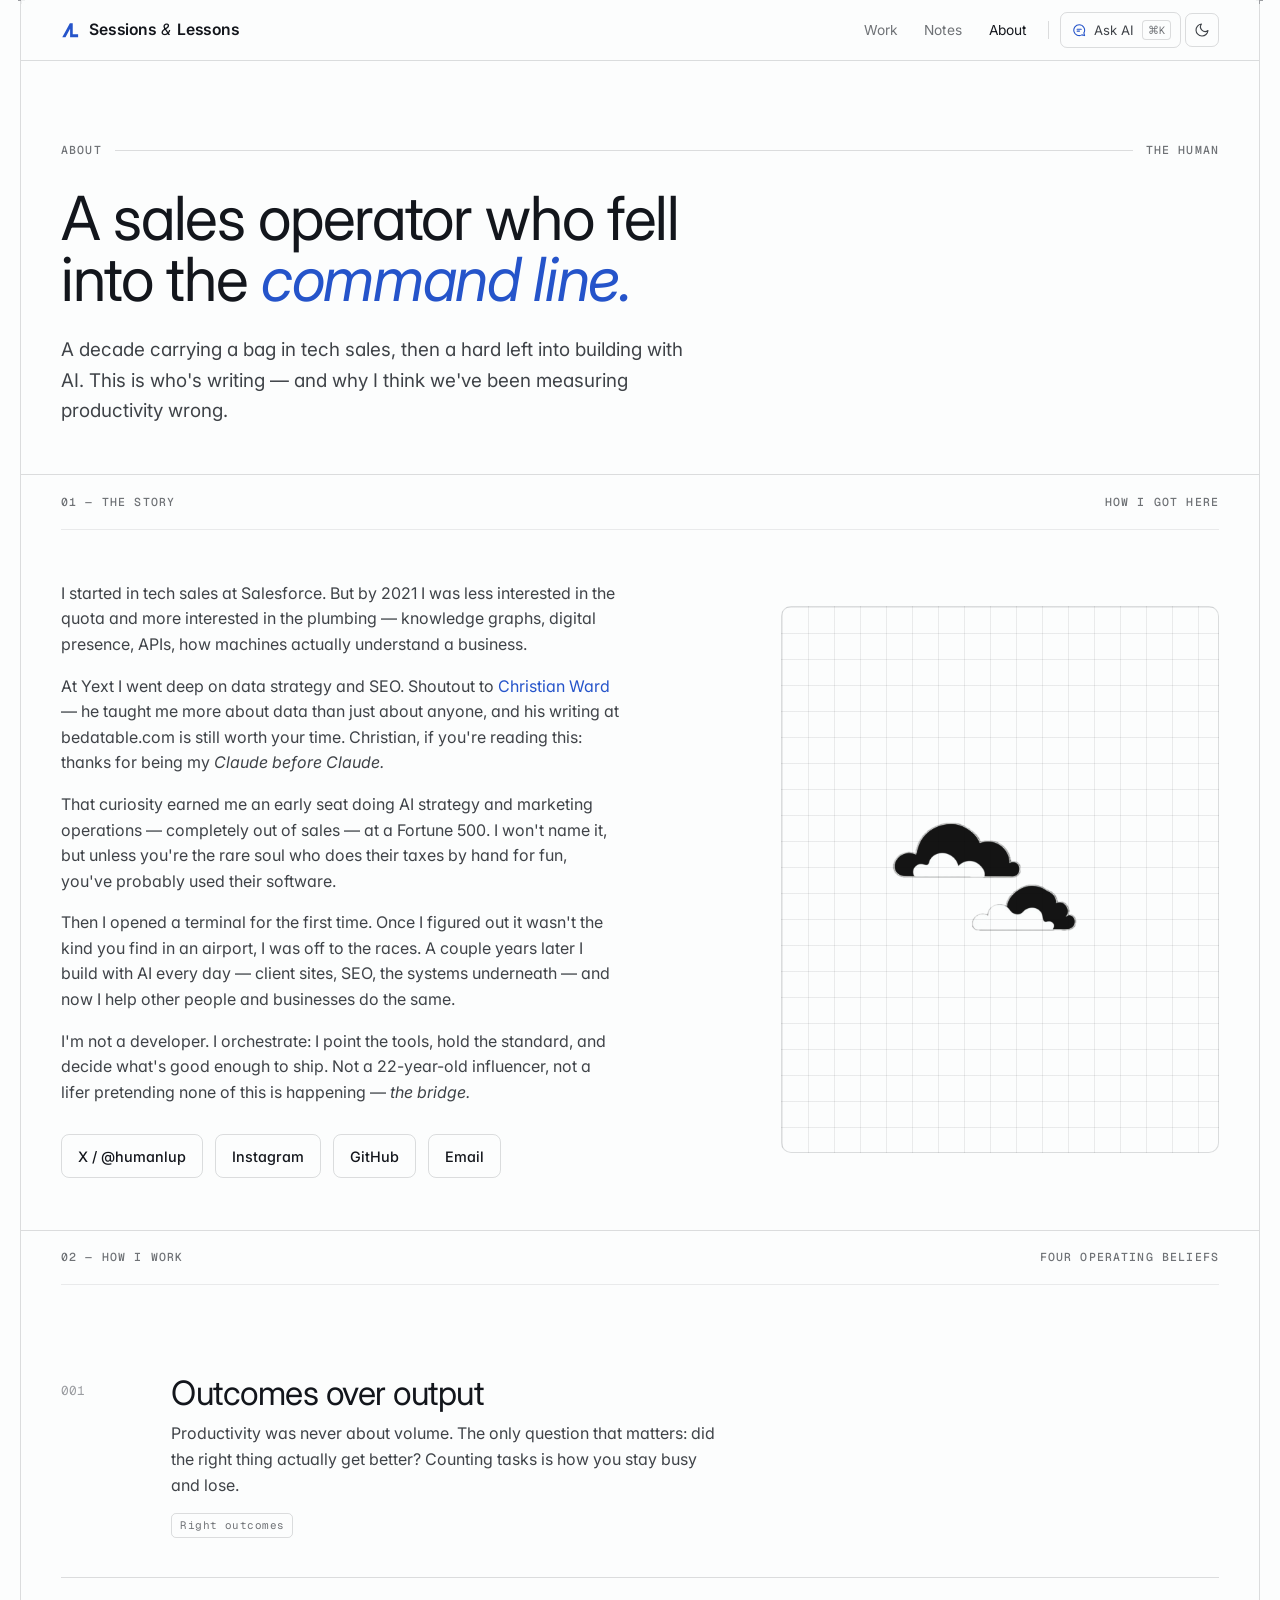
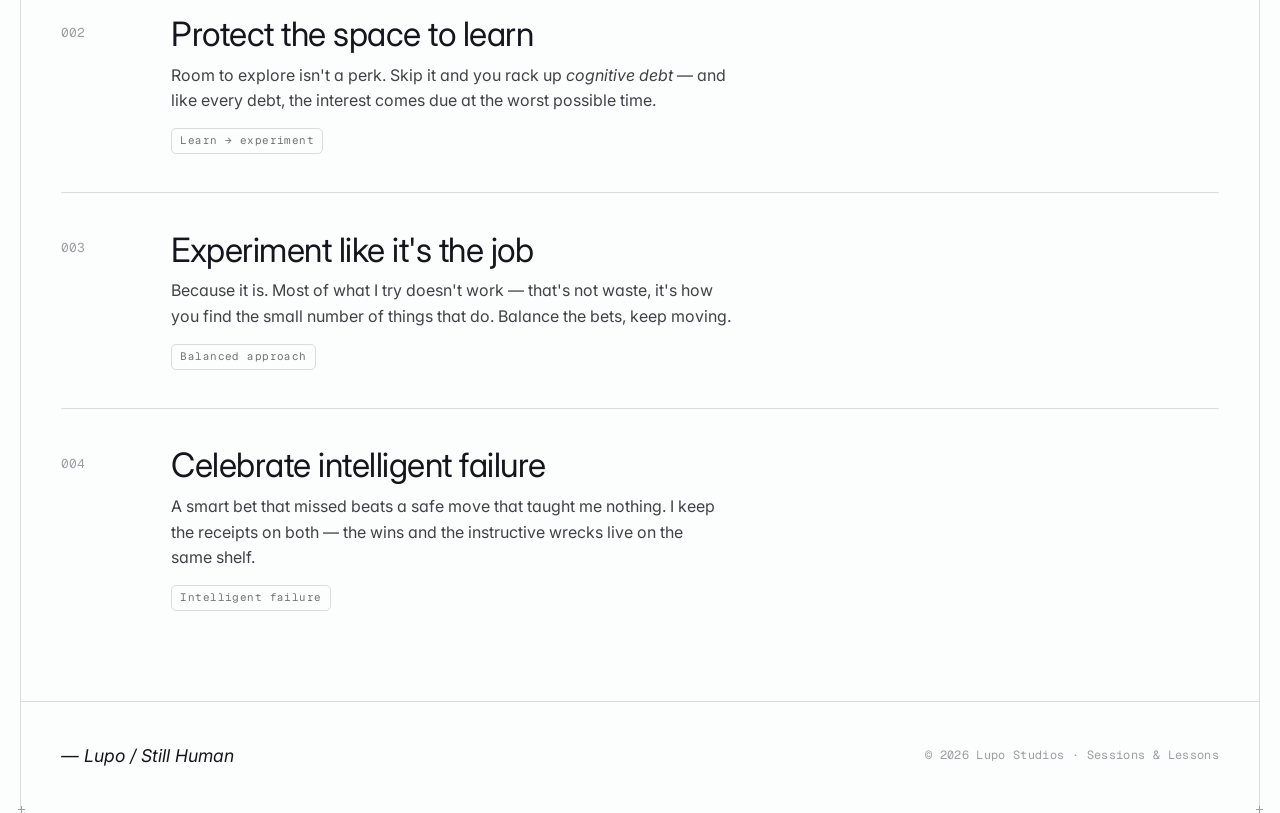
==== commit 383597f0: "Swap type system to Söhne/Inter, load Pixelify Sans - Lock --font-main (Söhne, Inter fallback), --fo" ====
--- a/about.html
+++ b/about.html
@@ -18,7 +18,7 @@
 
   <link rel="preconnect" href="https://fonts.googleapis.com">
   <link rel="preconnect" href="https://fonts.gstatic.com" crossorigin>
-  <link href="https://fonts.googleapis.com/css2?family=Geist+Mono:wght@400;500&family=Geist:wght@300;400;500;600;700&family=Newsreader:ital,opsz,wght@0,6..72,300;0,6..72,400;0,6..72,500;1,6..72,300;1,6..72,400&display=swap" rel="stylesheet">
+  <link href="https://fonts.googleapis.com/css2?family=Geist+Mono:wght@400;500&family=Inter:ital,wght@0,300;0,400;0,500;0,600;0,700;1,400;1,500&family=Pixelify+Sans:wght@400;500;600;700&display=swap" rel="stylesheet">
   <link rel="stylesheet" href="assets/css/app.css">
 </head>
 <body>
--- a/assets/css/app.css
+++ b/assets/css/app.css
@@ -32,10 +32,15 @@
 
   --on-accent: oklch(0.99 0.005 250);
 
-  /* Type */
-  --serif: "Newsreader", Georgia, "Times New Roman", serif;
-  --sans:  "Geist", ui-sans-serif, system-ui, -apple-system, sans-serif;
-  --mono:  "Geist Mono", ui-monospace, "SF Mono", Menlo, monospace;
+  /* Type — Söhne is the main face (Inter is the live fallback; Söhne isn't on
+     Google Fonts, self-host to activate). Geist Mono + Pixelify used minimally. */
+  --font-main:  "Söhne", "Inter", ui-sans-serif, system-ui, -apple-system, sans-serif;
+  --font-mono:  "Geist Mono", ui-monospace, "SF Mono", Menlo, monospace;
+  --font-pixel: "Pixelify Sans", "Geist Mono", monospace;   /* background / asides / decoration only */
+  /* legacy aliases → mapped onto the new system so existing rules keep working */
+  --serif: var(--font-main);
+  --sans:  var(--font-main);
+  --mono:  var(--font-mono);
 
   /* Grid + rhythm */
   --page: 1240px;
@@ -216,7 +221,7 @@
   padding: 1.1rem var(--pad); border-left: var(--rail) solid var(--line);
 }
 .metastrip__cell:first-child { border-left: none; }
-.metastrip__cell .label { display: block; margin-bottom: 0.35rem; }
+.metastrip__cell .label { display: block; margin-bottom: 0.35rem; font-family: var(--font-pixel); letter-spacing: 0.04em; }
 .metastrip__cell .val { font-family: var(--serif); font-size: 1.15rem; color: var(--ink); }
 @media (max-width: 760px) {
   .metastrip { grid-template-columns: repeat(2, 1fr); }
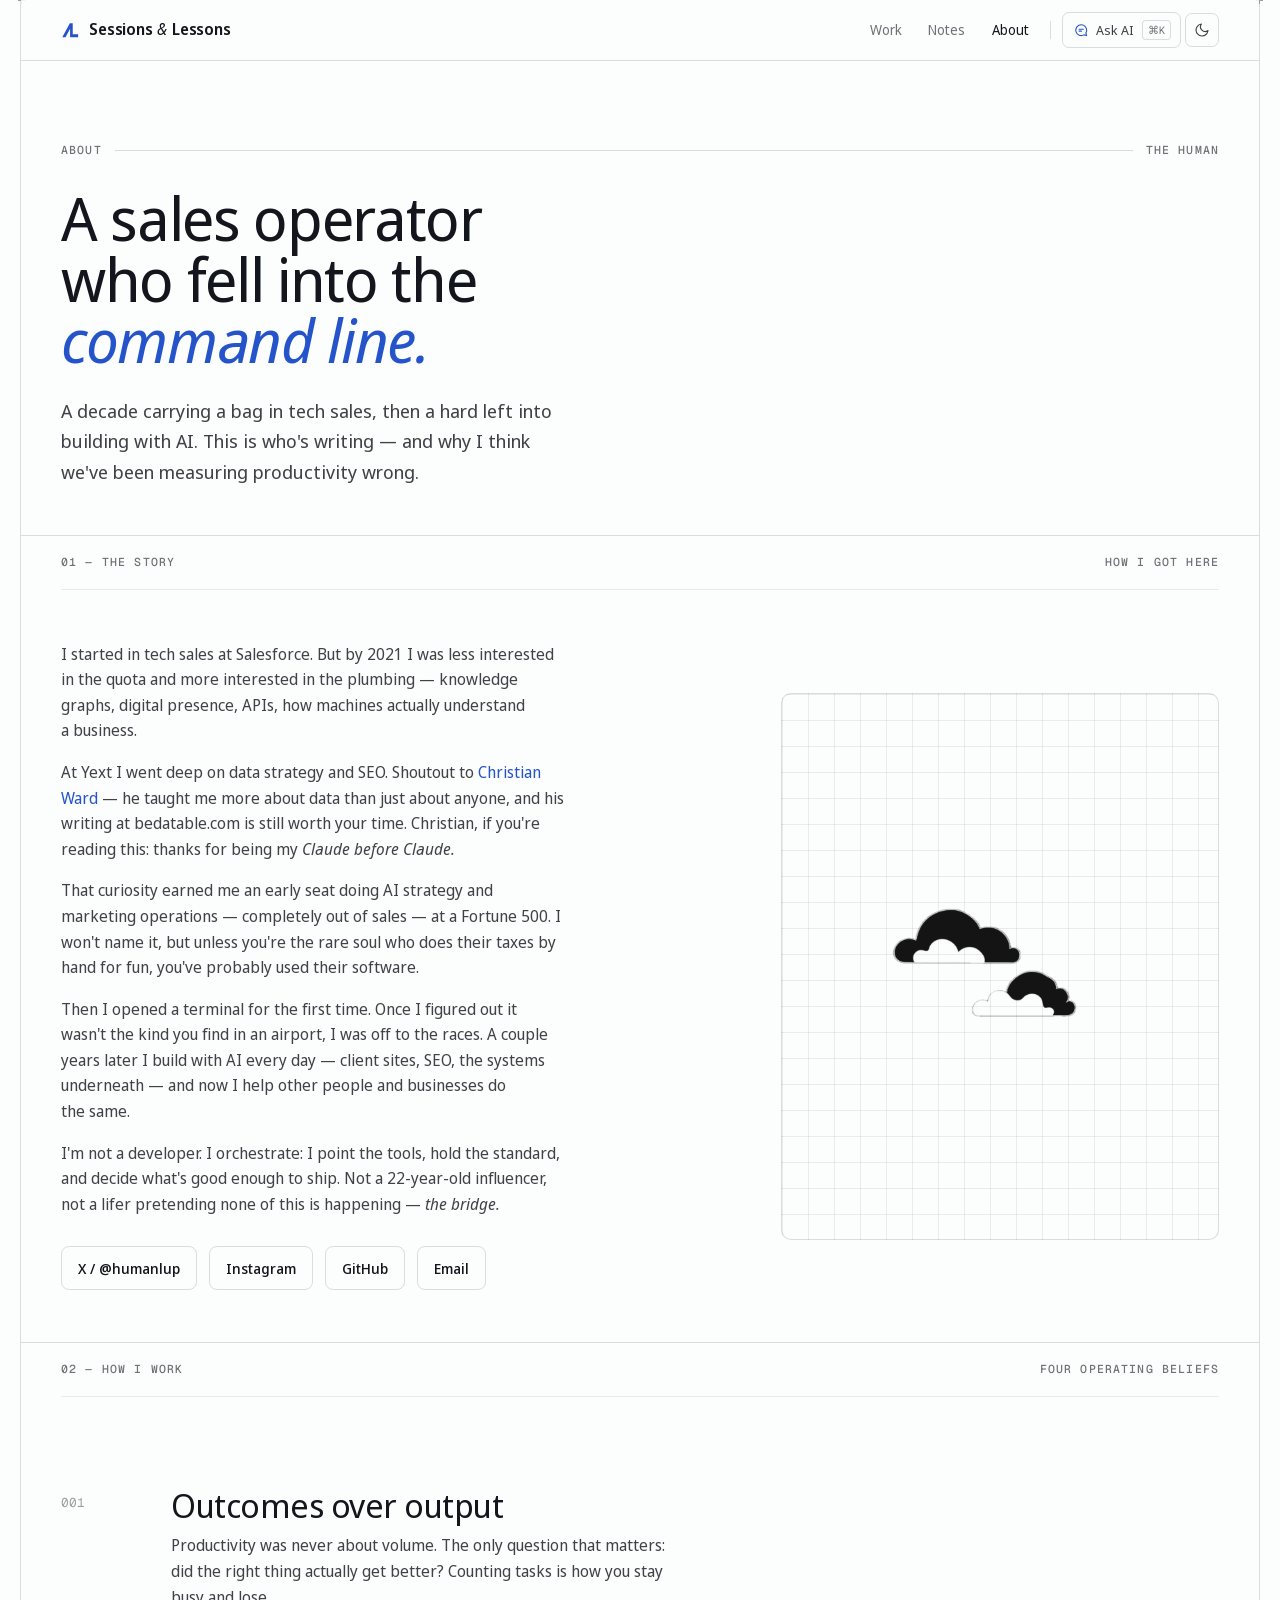
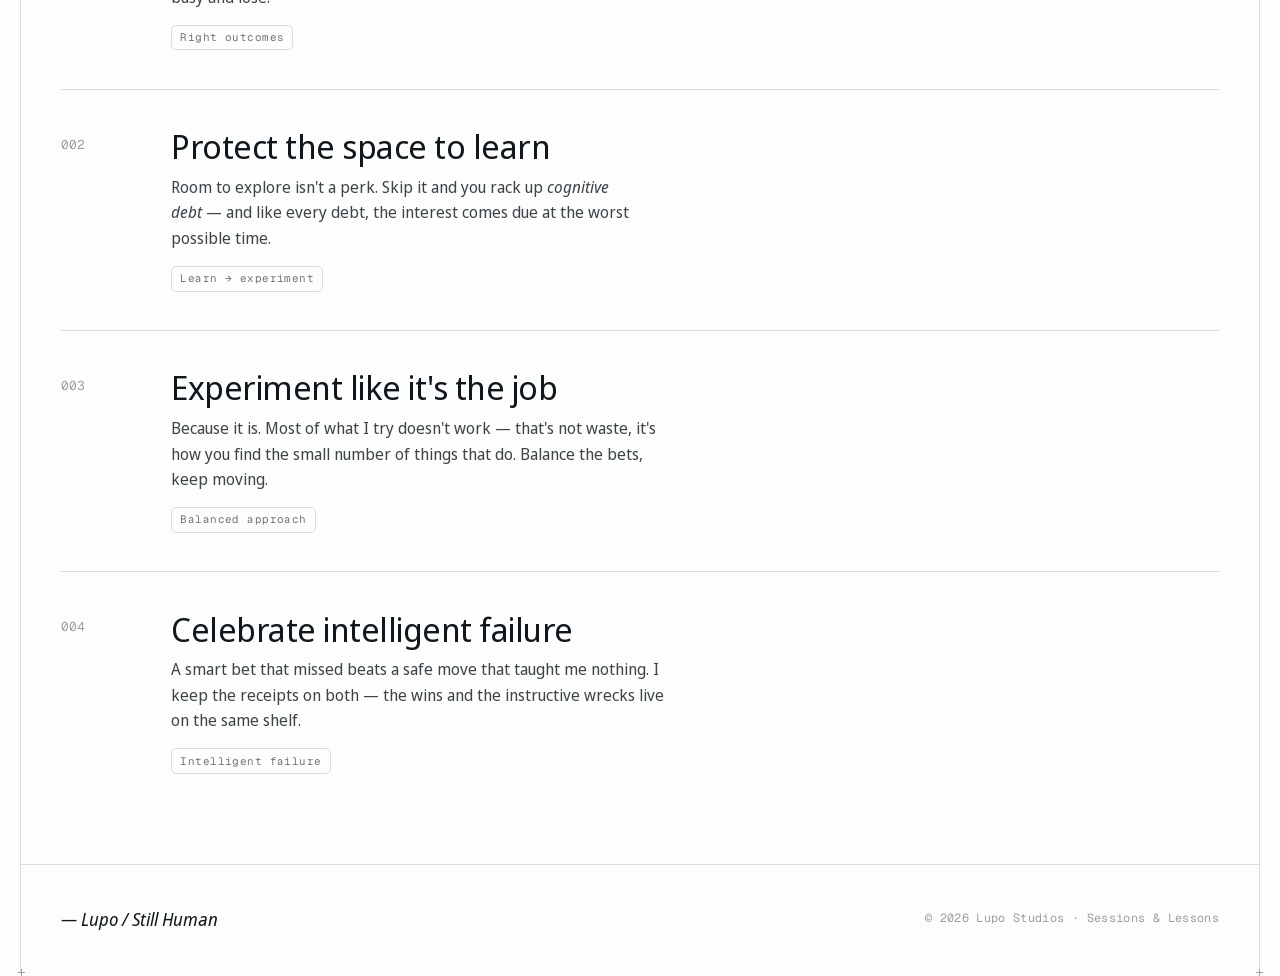
==== commit 9ee3aebc: "Switch main font to Noto Sans Display Replaces the Söhne/Inter stack on --font-main and all four fon" ====
--- a/about.html
+++ b/about.html
@@ -18,7 +18,7 @@
 
   <link rel="preconnect" href="https://fonts.googleapis.com">
   <link rel="preconnect" href="https://fonts.gstatic.com" crossorigin>
-  <link href="https://fonts.googleapis.com/css2?family=Geist+Mono:wght@400;500&family=Inter:ital,wght@0,300;0,400;0,500;0,600;0,700;1,400;1,500&family=Pixelify+Sans:wght@400;500;600;700&display=swap" rel="stylesheet">
+  <link href="https://fonts.googleapis.com/css2?family=Geist+Mono:wght@400;500&family=Noto+Sans+Display:ital,wght@0,300;0,400;0,500;0,600;0,700;1,400;1,500&family=Pixelify+Sans:wght@400;500;600;700&display=swap" rel="stylesheet">
   <link rel="stylesheet" href="assets/css/app.css">
 </head>
 <body>
--- a/assets/css/app.css
+++ b/assets/css/app.css
@@ -32,9 +32,9 @@
 
   --on-accent: oklch(0.99 0.005 250);
 
-  /* Type — Söhne is the main face (Inter is the live fallback; Söhne isn't on
-     Google Fonts, self-host to activate). Geist Mono + Pixelify used minimally. */
-  --font-main:  "Söhne", "Inter", ui-sans-serif, system-ui, -apple-system, sans-serif;
+  /* Type — Noto Sans Display is the main face (loaded from Google Fonts).
+     Geist Mono + Pixelify used minimally. */
+  --font-main:  "Noto Sans Display", ui-sans-serif, system-ui, -apple-system, sans-serif;
   --font-mono:  "Geist Mono", ui-monospace, "SF Mono", Menlo, monospace;
   --font-pixel: "Pixelify Sans", "Geist Mono", monospace;   /* background / asides / decoration only */
   /* legacy aliases → mapped onto the new system so existing rules keep working */
